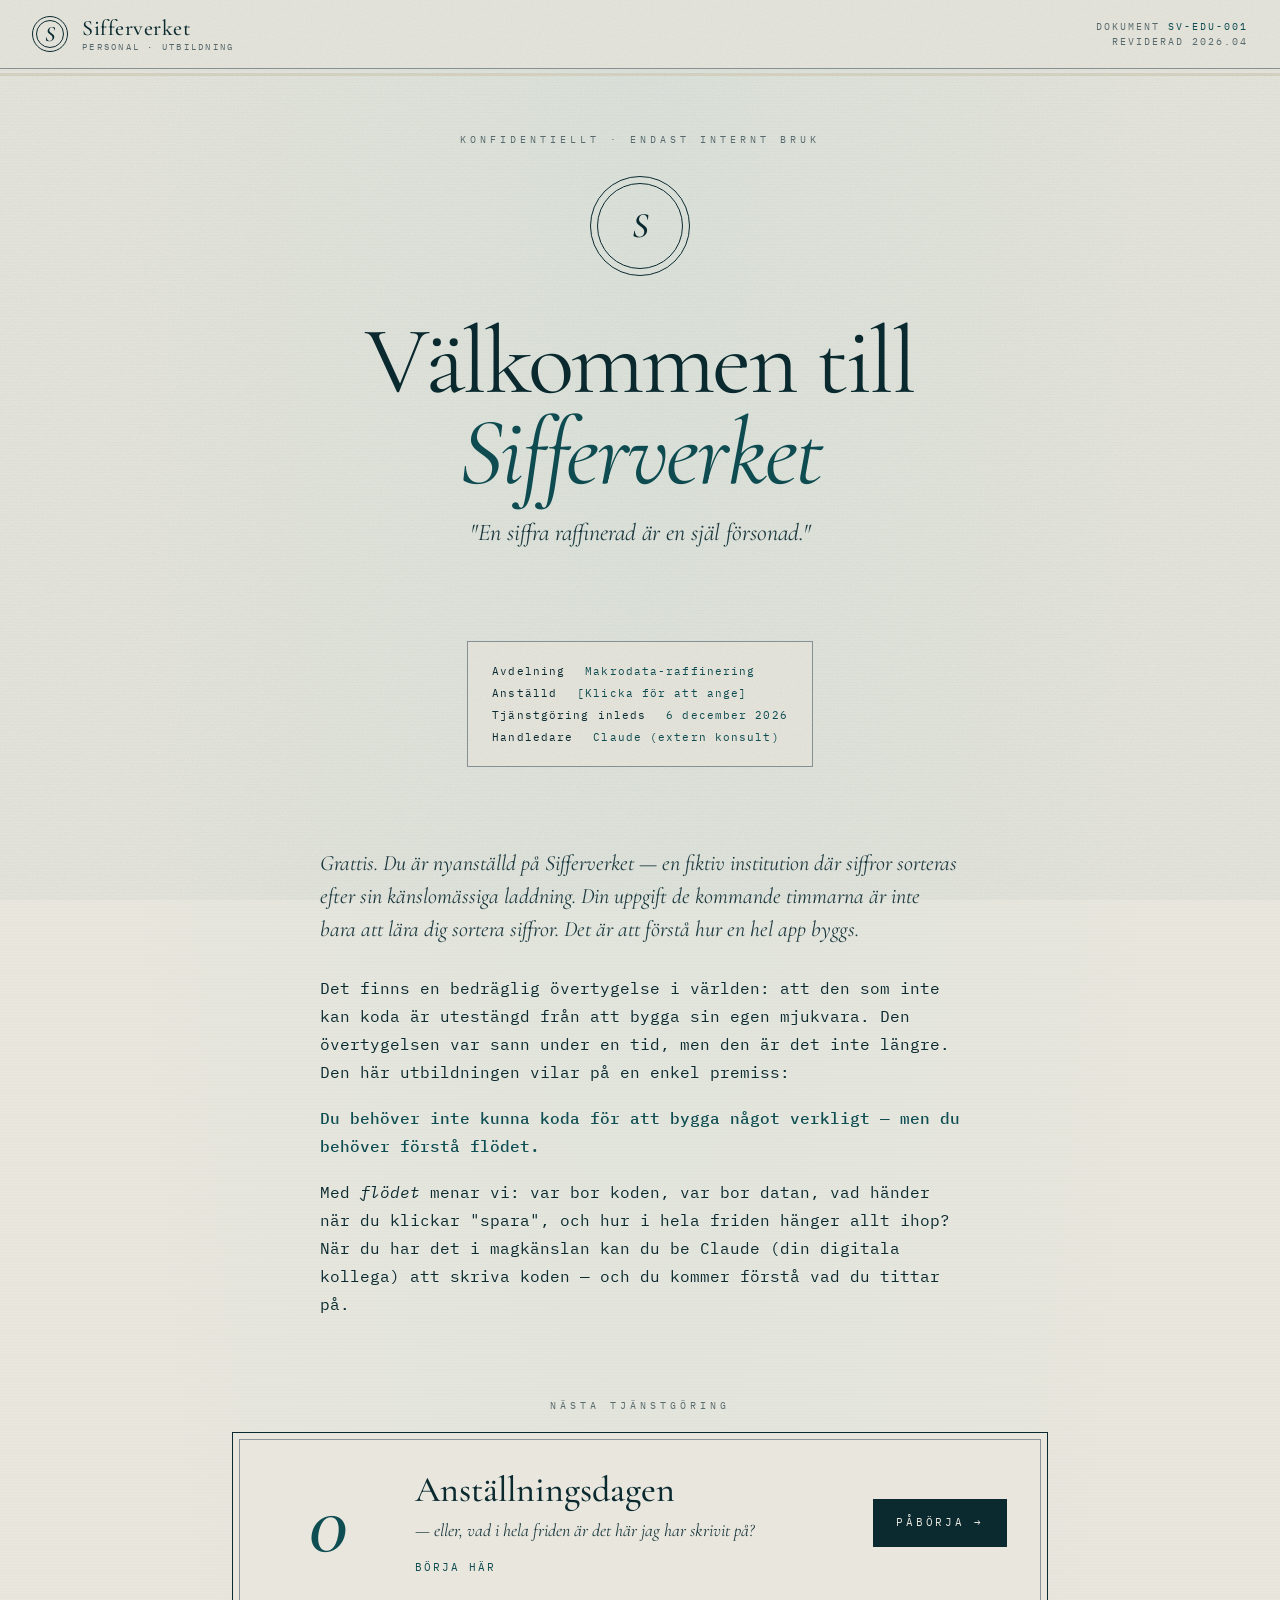
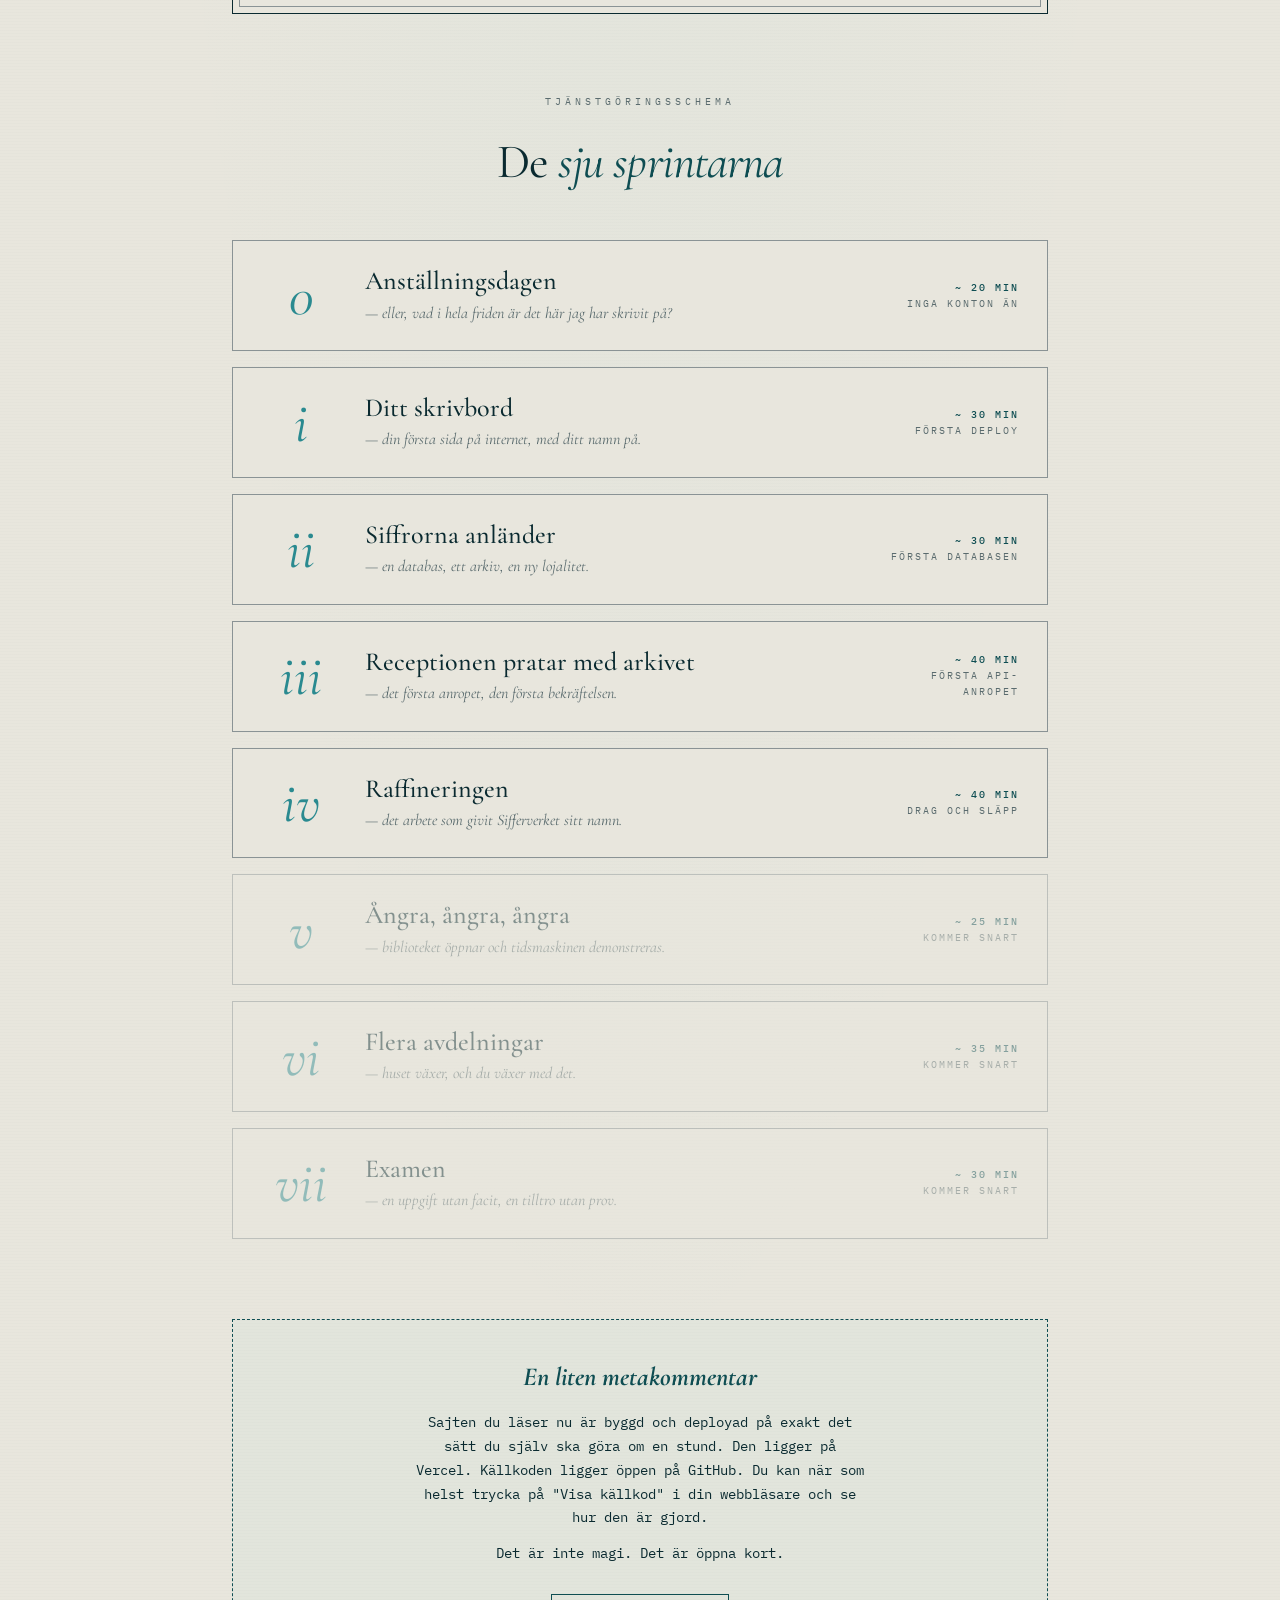
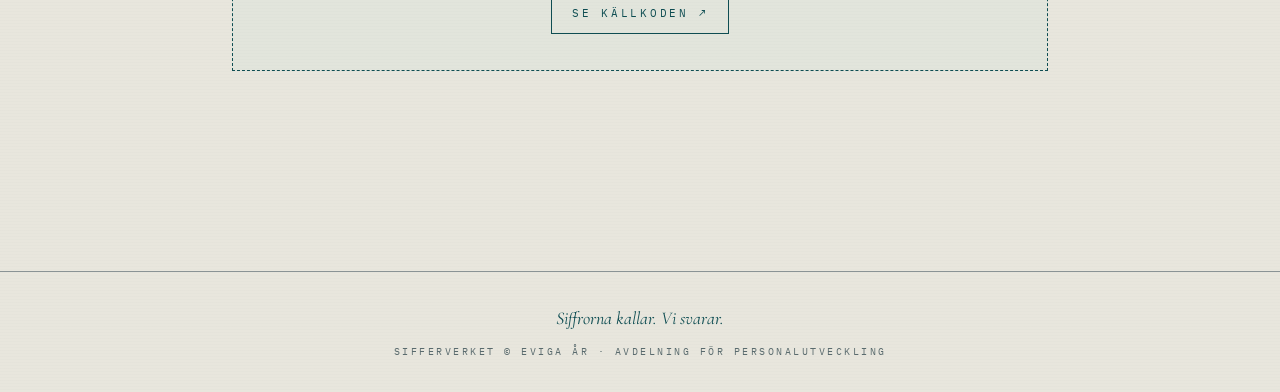
==== index.html @ 150c99ef "Sprint 3+4: lägg till RLS-policy-steg så anon faktiskt får läsa och uppdatera" ====
<!DOCTYPE html>
<html lang="sv">
<head>
<meta charset="UTF-8">
<meta name="viewport" content="width=device-width, initial-scale=1.0">
<title>Sifferverket — Personalutbildning</title>
<meta name="description" content="En lekfull utbildning i hur en modern webbapp hänger ihop. För dig som inte kodar — men vill förstå.">
<link rel="preconnect" href="https://fonts.googleapis.com">
<link rel="preconnect" href="https://fonts.gstatic.com" crossorigin>
<link href="https://fonts.googleapis.com/css2?family=IBM+Plex+Mono:wght@300;400;500;600&family=Cormorant+Garamond:ital,wght@0,400;0,500;0,600;1,400&display=swap" rel="stylesheet">
<link rel="stylesheet" href="/assets/styles.css">
<style>
  /* ============ SIDSPECIFIK STYLING (LANDNING) ============ */
  .welcome {
    min-height: 70vh;
    display: flex;
    flex-direction: column;
    justify-content: center;
    text-align: center;
    margin-bottom: 80px;
  }

  .welcome .stamp {
    font-size: 10px;
    letter-spacing: 0.4em;
    text-transform: uppercase;
    color: var(--ink-faint);
    margin-bottom: 28px;
  }

  .welcome h1 {
    font-family: 'Cormorant Garamond', serif;
    font-size: 96px;
    line-height: 0.95;
    letter-spacing: -0.025em;
    font-weight: 400;
    margin-bottom: 16px;
  }

  .welcome h1 em {
    font-style: italic;
    color: var(--teal-deep);
  }

  .welcome .tagline {
    font-family: 'Cormorant Garamond', serif;
    font-style: italic;
    font-size: 24px;
    color: var(--ink-soft);
    margin-bottom: 56px;
  }

  .welcome .seal {
    width: 100px;
    height: 100px;
    margin: 0 auto 40px;
    border: 1.5px solid var(--ink);
    border-radius: 50%;
    display: grid;
    place-items: center;
    position: relative;
    animation: gentle-spin 60s linear infinite;
  }

  .welcome .seal::before {
    content: '';
    position: absolute;
    inset: 6px;
    border: 0.5px solid var(--ink);
    border-radius: 50%;
  }

  .welcome .seal-inner {
    font-family: 'Cormorant Garamond', serif;
    font-style: italic;
    font-size: 36px;
    font-weight: 500;
  }

  .welcome .meta-info {
    display: inline-block;
    text-align: left;
    border: 1px solid var(--rule);
    padding: 18px 24px;
    margin: 32px auto 0;
    font-size: 11px;
    line-height: 2;
    letter-spacing: 0.1em;
    background: var(--paper);
  }

  .welcome .meta-info span {
    color: var(--teal-deep);
    margin-left: 12px;
  }

  /* ============ INTRO-TEXT ============ */
  .intro {
    max-width: 64ch;
    margin: 0 auto 80px;
    font-size: 16px;
    line-height: 1.75;
  }

  .intro p { margin-bottom: 18px; }

  .intro p:first-child {
    font-family: 'Cormorant Garamond', serif;
    font-size: 22px;
    line-height: 1.5;
    font-style: italic;
    color: var(--ink-soft);
    margin-bottom: 28px;
  }

  .intro strong { font-weight: 500; color: var(--teal-deep); }

  /* ============ SPRINT-LISTA ============ */
  .sprint-list-heading {
    text-align: center;
    margin: 80px 0 40px;
  }

  .sprint-list-heading .label {
    font-size: 10px;
    letter-spacing: 0.4em;
    text-transform: uppercase;
    color: var(--ink-faint);
    margin-bottom: 14px;
  }

  .sprint-list-heading h2 {
    font-family: 'Cormorant Garamond', serif;
    font-size: 48px;
    font-weight: 400;
    letter-spacing: -0.02em;
  }

  .sprint-list-heading h2 em {
    font-style: italic;
    color: var(--teal-deep);
  }

  .sprint-list {
    display: grid;
    gap: 16px;
  }

  .sprint-card {
    display: grid;
    grid-template-columns: 80px 1fr 140px;
    align-items: center;
    padding: 24px 28px;
    background: var(--paper);
    border: 1px solid var(--rule);
    text-decoration: none;
    color: inherit;
    transition: all 0.2s;
    gap: 24px;
  }

  .sprint-card:hover {
    border-color: var(--ink);
    background: var(--paper-warm);
  }

  .sprint-card.locked {
    opacity: 0.45;
    pointer-events: none;
  }

  .sprint-card .num {
    font-family: 'Cormorant Garamond', serif;
    font-style: italic;
    font-size: 56px;
    color: var(--teal);
    line-height: 1;
    text-align: center;
  }

  .sprint-card .info .title {
    font-family: 'Cormorant Garamond', serif;
    font-size: 26px;
    font-weight: 500;
    margin-bottom: 4px;
    line-height: 1.2;
  }

  .sprint-card .info .sub {
    font-style: italic;
    font-family: 'Cormorant Garamond', serif;
    color: var(--ink-faint);
    font-size: 16px;
  }

  .sprint-card .meta {
    text-align: right;
    font-size: 10px;
    letter-spacing: 0.2em;
    text-transform: uppercase;
    color: var(--ink-faint);
    line-height: 1.6;
  }

  .sprint-card .meta .duration {
    color: var(--teal-deep);
    font-weight: 500;
  }

  .sprint-card .meta .status-done {
    color: var(--teal);
  }

  .sprint-card .meta .status-todo {
    color: var(--warning);
  }

  /* ============ META-DOGFOOD-RUTA ============ */
  .meta-note {
    margin: 80px 0;
    padding: 36px 40px;
    border: 1px dashed var(--teal-deep);
    background: rgba(78, 197, 203, 0.04);
    text-align: center;
  }

  .meta-note h3 {
    font-family: 'Cormorant Garamond', serif;
    font-style: italic;
    font-size: 26px;
    color: var(--teal-deep);
    margin-bottom: 14px;
  }

  .meta-note p {
    max-width: 56ch;
    margin: 0 auto 12px;
    font-size: 14px;
    line-height: 1.7;
  }

  .meta-note .repo-link {
    display: inline-block;
    margin-top: 16px;
    padding: 10px 20px;
    border: 1px solid var(--teal-deep);
    color: var(--teal-deep);
    text-decoration: none;
    font-size: 11px;
    letter-spacing: 0.25em;
    text-transform: uppercase;
    transition: all 0.2s;
  }

  .meta-note .repo-link:hover {
    background: var(--teal-deep);
    color: var(--paper);
  }

  /* ============ NÄSTA TJÄNSTGÖRING ============ */
  .next-mission { margin: 60px 0 24px; }
  .next-mission:empty { display: none; }

  .next-mission .label {
    text-align: center;
    font-size: 10px;
    letter-spacing: 0.4em;
    text-transform: uppercase;
    color: var(--ink-faint);
    margin-bottom: 18px;
  }

  .next-mission-card {
    display: grid;
    grid-template-columns: 110px 1fr auto;
    align-items: center;
    gap: 32px;
    padding: 36px 40px;
    background: var(--paper);
    border: 1.5px solid var(--ink);
    position: relative;
    text-decoration: none;
    color: inherit;
    transition: all 0.2s;
  }

  .next-mission-card::after {
    content: '';
    position: absolute;
    inset: 6px;
    border: 0.5px solid var(--rule);
    pointer-events: none;
  }

  .next-mission-card:hover {
    background: var(--paper-warm);
  }

  .next-mission-card .num {
    font-family: 'Cormorant Garamond', serif;
    font-style: italic;
    font-size: 88px;
    color: var(--teal-deep);
    line-height: 1;
    text-align: center;
    font-weight: 500;
  }

  .next-mission-card .info .title {
    font-family: 'Cormorant Garamond', serif;
    font-size: 36px;
    font-weight: 500;
    margin-bottom: 6px;
    line-height: 1.15;
  }

  .next-mission-card .info .sub {
    font-style: italic;
    font-family: 'Cormorant Garamond', serif;
    color: var(--ink-soft);
    font-size: 18px;
    margin-bottom: 14px;
  }

  .next-mission-card .info .progress-note {
    font-size: 11px;
    letter-spacing: 0.18em;
    text-transform: uppercase;
    color: var(--teal-deep);
  }

  .next-mission-card .cta {
    display: inline-flex;
    align-items: center;
    gap: 10px;
    padding: 14px 22px;
    border: 1px solid var(--ink);
    background: var(--ink);
    color: var(--paper);
    font-size: 11px;
    letter-spacing: 0.25em;
    text-transform: uppercase;
    white-space: nowrap;
    transition: all 0.2s;
  }

  .next-mission-card:hover .cta {
    background: var(--teal-deep);
    border-color: var(--teal-deep);
  }

  /* ============ TIDIGARE TJÄNSTGÖRING ============ */
  .past-record { margin: 0 0 60px; }
  .past-record:empty { display: none; }

  .past-record-card {
    display: grid;
    grid-template-columns: auto 1fr auto;
    align-items: center;
    gap: 18px;
    padding: 14px 24px;
    border: 1px dashed var(--rule);
    background: rgba(78, 197, 203, 0.04);
    text-decoration: none;
    color: inherit;
    transition: all 0.2s;
  }

  .past-record-card:hover {
    border-color: var(--teal-deep);
    background: rgba(78, 197, 203, 0.08);
  }

  .past-record-card .label {
    font-size: 9px;
    letter-spacing: 0.3em;
    text-transform: uppercase;
    color: var(--ink-faint);
  }

  .past-record-card .text {
    font-family: 'Cormorant Garamond', serif;
    font-style: italic;
    font-size: 16px;
    color: var(--ink-soft);
  }

  .past-record-card .text strong {
    color: var(--teal-deep);
    font-weight: 500;
    font-style: normal;
  }

  .past-record-card .review {
    font-size: 10px;
    letter-spacing: 0.25em;
    text-transform: uppercase;
    color: var(--teal-deep);
    white-space: nowrap;
  }

  /* ============ STATUS-PIPS PÅ SPRINT-CARDS ============ */
  .sprint-card.status-done .meta .status { color: var(--teal-deep); font-weight: 500; }
  .sprint-card.status-in-progress .meta .status { color: var(--warning); }
  .sprint-card.status-not-started .meta .status { color: var(--ink-faint); }

  @media (max-width: 640px) {
    .welcome h1 { font-size: 56px; }
    .sprint-card {
      grid-template-columns: 60px 1fr;
      gap: 16px;
    }
    .sprint-card .meta { display: none; }
    .sprint-card .num { font-size: 40px; }
    .sprint-list-heading h2 { font-size: 32px; }
    .next-mission-card {
      grid-template-columns: 1fr;
      gap: 14px;
      padding: 28px 24px;
      text-align: center;
    }
    .next-mission-card .num { font-size: 64px; }
    .next-mission-card .info .title { font-size: 26px; }
    .next-mission-card .info .sub { font-size: 16px; }
    .past-record-card {
      grid-template-columns: 1fr;
      gap: 6px;
      text-align: center;
    }
  }
</style>
</head>
<body>

<header class="corp-header">
  <a href="/" class="logo">
    <div class="logo-mark">S</div>
    <div class="logo-text">
      <div class="name">Sifferverket</div>
      <div class="sub">Personal · Utbildning</div>
    </div>
  </a>
  <div class="header-meta">
    <div>Dokument <span class="doc-id">SV-EDU-001</span></div>
    <div>Reviderad 2026.04</div>
  </div>
</header>

<div class="progress-bar">
  <div class="progress-fill" id="progressFill"></div>
</div>

<main class="stage">

  <!-- ============ VÄLKOMSTSEKTION ============ -->
  <section class="welcome">
    <div class="stamp">Konfidentiellt · Endast Internt Bruk</div>
    <div class="seal"><span class="seal-inner">S</span></div>
    <h1>Välkommen till<br><em>Sifferverket</em></h1>
    <p class="tagline">"En siffra raffinerad är en själ försonad."</p>
    <div class="meta-info">
      Avdelning <span>Makrodata-raffinering</span><br>
      Anställd <span id="employeeName">[Klicka för att ange]</span><br>
      Tjänstgöring inleds <span id="startDate"></span><br>
      Handledare <span>Claude (extern konsult)</span>
    </div>
  </section>

  <!-- ============ INTRO ============ -->
  <section class="intro">
    <p>Grattis. Du är nyanställd på Sifferverket — en fiktiv institution där siffror sorteras efter sin känslomässiga laddning. Din uppgift de kommande timmarna är inte bara att lära dig sortera siffror. Det är att förstå hur en hel app byggs.</p>
    <p>Det finns en bedräglig övertygelse i världen: att den som inte kan koda är utestängd från att bygga sin egen mjukvara. Den övertygelsen var sann under en tid, men den är det inte längre. Den här utbildningen vilar på en enkel premiss:</p>
    <p><strong>Du behöver inte kunna koda för att bygga något verkligt — men du behöver förstå flödet.</strong></p>
    <p>Med <em>flödet</em> menar vi: var bor koden, var bor datan, vad händer när du klickar "spara", och hur i hela friden hänger allt ihop? När du har det i magkänslan kan du be Claude (din digitala kollega) att skriva koden — och du kommer förstå vad du tittar på.</p>
  </section>

  <!-- ============ NÄSTA + TIDIGARE TJÄNSTGÖRING (dynamiska) ============ -->
  <section class="next-mission" id="nextMission"></section>
  <section class="past-record" id="pastRecord"></section>

  <!-- ============ SPRINT-ÖVERSIKT ============ -->
  <div class="sprint-list-heading">
    <div class="label">Tjänstgöringsschema</div>
    <h2>De <em>sju sprintarna</em></h2>
  </div>

  <nav class="sprint-list" id="sprintList">
    <noscript>
      <p style="text-align:center; color: var(--ink-faint); font-size:14px;">
        Sprintlistan kräver JavaScript. Aktivera det och ladda om sidan.
      </p>
    </noscript>
  </nav>

  <!-- ============ META-DOGFOOD-RUTA ============ -->
  <aside class="meta-note">
    <h3>En liten metakommentar</h3>
    <p>Sajten du läser nu är byggd och deployad på exakt det sätt du själv ska göra om en stund. Den ligger på Vercel. Källkoden ligger öppen på GitHub. Du kan när som helst trycka på "Visa källkod" i din webbläsare och se hur den är gjord.</p>
    <p>Det är inte magi. Det är öppna kort.</p>
    <a class="repo-link" href="https://github.com/nskyttberg/sifferverket" target="_blank" rel="noopener">Se källkoden ↗</a>
  </aside>

</main>

<footer class="footer">
  <div class="motto">Siffrorna kallar. Vi svarar.</div>
  <div>Sifferverket © Eviga år · Avdelning för Personalutveckling</div>
</footer>

<script src="/assets/scripts.js"></script>

<script>
/* =============================================================
   LANDNINGSSIDA — SPRINT-DATA OCH DYNAMISK RENDERING
   Lägg bara till nya sprintar i SPRINTS-arrayen — inget HTML-arbete.
   - url: null betyder "ej släppt än" (renderas låst)
   - steps: id:n som matchar checkboxar (data-step) på sprintsidorna
   ============================================================= */
(function () {
  'use strict';

  const SPRINTS = [
    { id: 0, num: '0',   title: 'Anställningsdagen',
      sub: '— eller, vad i hela friden är det här jag har skrivit på?',
      duration: '~ 20 min', meta: 'Inga konton än',
      url: '/sprint-0/',
      steps: ['github', 'supabase', 'vercel', 'claude'] },

    { id: 1, num: 'i',   title: 'Ditt skrivbord',
      sub: '— din första sida på internet, med ditt namn på.',
      duration: '~ 30 min', meta: 'Första deploy',
      url: '/sprint-1/',
      steps: ['copy-code', 'save-file', 'github-upload', 'deploy'] },

    { id: 2, num: 'ii',  title: 'Siffrorna anländer',
      sub: '— en databas, ett arkiv, en ny lojalitet.',
      duration: '~ 30 min', meta: 'Första databasen',
      url: '/sprint-2/',
      steps: ['supabase-project', 'supabase-table', 'supabase-rows'] },

    { id: 3, num: 'iii', title: 'Receptionen pratar med arkivet',
      sub: '— det första anropet, den första bekräftelsen.',
      duration: '~ 40 min', meta: 'Första API-anropet',
      url: '/sprint-3/',
      steps: ['fetch-credentials', 'fetch-create-policy', 'fetch-write-prompt', 'fetch-paste-code', 'fetch-deploy', 'fetch-verify'] },

    { id: 4, num: 'iv',  title: 'Raffineringen',
      sub: '— det arbete som givit Sifferverket sitt namn.',
      duration: '~ 40 min', meta: 'Drag och släpp',
      url: '/sprint-4/',
      steps: ['refine-add-status', 'refine-create-policy', 'refine-write-prompt', 'refine-paste-code', 'refine-deploy', 'refine-perform'] },

    { id: 5, num: 'v',   title: 'Ångra, ångra, ångra',
      sub: '— biblioteket öppnar och tidsmaskinen demonstreras.',
      duration: '~ 25 min', meta: 'Kommer snart',
      url: null, steps: [] },

    { id: 6, num: 'vi',  title: 'Flera avdelningar',
      sub: '— huset växer, och du växer med det.',
      duration: '~ 35 min', meta: 'Kommer snart',
      url: null, steps: [] },

    { id: 7, num: 'vii', title: 'Examen',
      sub: '— en uppgift utan facit, en tilltro utan prov.',
      duration: '~ 30 min', meta: 'Kommer snart',
      url: null, steps: [] }
  ];

  function stepsDone(s) {
    return s.steps.filter(k => localStorage.getItem('sv-step-' + k) === 'true').length;
  }

  function getStatus(s) {
    if (!s.url) return 'locked';
    if (!s.steps.length) return 'not-started';
    const done = stepsDone(s);
    if (done === 0) return 'not-started';
    if (done >= s.steps.length) return 'done';
    return 'in-progress';
  }

  function findNextSprint() {
    return SPRINTS.find(s => s.url && getStatus(s) !== 'done') || null;
  }

  function findLastDone() {
    const done = SPRINTS.filter(s => getStatus(s) === 'done');
    return done.length ? done[done.length - 1] : null;
  }

  const CTA = {
    'not-started': 'Påbörja',
    'in-progress': 'Återuppta',
    'done':        'Granska igen'
  };

  function metaLine(s, status) {
    if (status === 'locked')      return s.meta;
    if (status === 'done')        return 'Klar ✓';
    if (status === 'in-progress') return stepsDone(s) + ' av ' + s.steps.length + ' steg';
    return s.meta;  /* not-started: visa flavor-text */
  }

  function escape(str) {
    return String(str).replace(/[&<>"']/g, c => ({
      '&':'&amp;','<':'&lt;','>':'&gt;','"':'&quot;',"'":'&#39;'
    }[c]));
  }

  function renderNextMission() {
    const host = document.getElementById('nextMission');
    if (!host) return;
    const next = findNextSprint();
    if (!next) { host.innerHTML = ''; return; }
    const status = getStatus(next);
    let note = '';
    if (status === 'in-progress') {
      note = '<div class="progress-note">' + stepsDone(next) + ' av ' + next.steps.length + ' steg klara</div>';
    } else if (status === 'not-started') {
      note = '<div class="progress-note">' + (next.id === 0 ? 'Börja här' : 'Redo att starta') + '</div>';
    }
    host.innerHTML =
      '<div class="label">Nästa Tjänstgöring</div>' +
      '<a class="next-mission-card" href="' + next.url + '">' +
        '<div class="num">' + escape(next.num) + '</div>' +
        '<div class="info">' +
          '<div class="title">' + escape(next.title) + '</div>' +
          '<div class="sub">' + escape(next.sub) + '</div>' +
          note +
        '</div>' +
        '<div class="cta">' + CTA[status] + ' →</div>' +
      '</a>';
  }

  function renderPastRecord() {
    const host = document.getElementById('pastRecord');
    if (!host) return;
    const past = findLastDone();
    if (!past) { host.innerHTML = ''; return; }
    host.innerHTML =
      '<a class="past-record-card" href="' + past.url + '">' +
        '<div class="label">Senast slutfört</div>' +
        '<div class="text">Sprint ' + escape(past.num) + ' — <strong>' + escape(past.title) + '</strong></div>' +
        '<div class="review">Granska igen →</div>' +
      '</a>';
  }

  function renderSprintList() {
    const host = document.getElementById('sprintList');
    if (!host) return;
    host.innerHTML = SPRINTS.map(s => {
      const status = getStatus(s);
      const isLocked = status === 'locked';
      const href = isLocked ? '#' : s.url;
      const cls = 'sprint-card status-' + status + (isLocked ? ' locked' : '');
      return '<a href="' + href + '" class="' + cls + '">' +
               '<div class="num">' + escape(s.num) + '</div>' +
               '<div class="info">' +
                 '<div class="title">' + escape(s.title) + '</div>' +
                 '<div class="sub">' + escape(s.sub) + '</div>' +
               '</div>' +
               '<div class="meta">' +
                 '<div class="duration">' + escape(s.duration) + '</div>' +
                 '<div class="status">' + metaLine(s, status) + '</div>' +
               '</div>' +
             '</a>';
    }).join('');
  }

  function renderAll() {
    renderNextMission();
    renderPastRecord();
    renderSprintList();
  }

  document.addEventListener('DOMContentLoaded', renderAll);

  /* Re-render om en annan flik bockar i något */
  window.addEventListener('storage', e => {
    if (e.key && e.key.indexOf('sv-step-') === 0) renderAll();
  });
})();
</script>
</body>
</html>
---- assets/styles.css ----
/* =============================================================
   SIFFERVERKET — DELAD STILMALL
   Använd i alla sidor: index.html, sprint-N/index.html, etc.
   ============================================================= */

:root {
  --paper: #e8e6dd;
  --paper-dim: #d8d4c4;
  --paper-warm: #ddd8c8;
  --ink: #0a2a30;
  --ink-soft: #1d3a40;
  --ink-faint: #5a6b6e;
  --teal: #2a8a90;
  --teal-deep: #0e4d52;
  --teal-glow: #4ec5cb;
  --warning: #c44a1f;
  --rule: #8a9395;
}

* { box-sizing: border-box; margin: 0; padding: 0; }

html { scroll-behavior: smooth; }

body {
  background: var(--paper);
  color: var(--ink);
  font-family: 'IBM Plex Mono', monospace;
  font-size: 15px;
  line-height: 1.6;
  min-height: 100vh;
  background-image:
    radial-gradient(ellipse at top, rgba(78, 197, 203, 0.06), transparent 60%),
    repeating-linear-gradient(
      0deg,
      transparent,
      transparent 2px,
      rgba(10, 42, 48, 0.012) 2px,
      rgba(10, 42, 48, 0.012) 3px
    );
}

/* ============ ÖVERLIGGANDE GRAIN ============ */
body::before {
  content: '';
  position: fixed;
  inset: 0;
  pointer-events: none;
  background-image:
    url("data:image/svg+xml;utf8,<svg xmlns='http://www.w3.org/2000/svg' width='200' height='200'><filter id='n'><feTurbulence type='fractalNoise' baseFrequency='0.9' numOctaves='2' stitchTiles='stitch'/><feColorMatrix values='0 0 0 0 0.04 0 0 0 0 0.16 0 0 0 0 0.19 0 0 0 0.5 0'/></filter><rect width='100%' height='100%' filter='url(%23n)' opacity='0.4'/></svg>");
  opacity: 0.35;
  mix-blend-mode: multiply;
  z-index: 100;
}

/* ============ HEADER ============ */
.corp-header {
  border-bottom: 1px solid var(--rule);
  padding: 16px 32px;
  display: flex;
  align-items: center;
  justify-content: space-between;
  background: var(--paper);
  position: sticky;
  top: 0;
  z-index: 50;
  backdrop-filter: blur(8px);
}

.logo {
  display: flex;
  align-items: center;
  gap: 14px;
  text-decoration: none;
  color: inherit;
}

.logo-mark {
  width: 36px;
  height: 36px;
  border: 1.5px solid var(--ink);
  border-radius: 50%;
  display: grid;
  place-items: center;
  font-family: 'Cormorant Garamond', serif;
  font-style: italic;
  font-size: 22px;
  font-weight: 500;
  position: relative;
}

.logo-mark::before {
  content: '';
  position: absolute;
  inset: 3px;
  border: 0.5px solid var(--ink);
  border-radius: 50%;
}

.logo-text { line-height: 1.1; }

.logo-text .name {
  font-family: 'Cormorant Garamond', serif;
  font-size: 22px;
  font-weight: 500;
  letter-spacing: 0.5px;
}

.logo-text .sub {
  font-size: 9px;
  letter-spacing: 0.25em;
  text-transform: uppercase;
  color: var(--ink-faint);
  margin-top: 2px;
}

.header-meta {
  font-size: 10px;
  letter-spacing: 0.2em;
  text-transform: uppercase;
  color: var(--ink-faint);
  text-align: right;
  line-height: 1.5;
}

.header-meta .doc-id {
  color: var(--teal-deep);
}

/* ============ FRAMSTEGSFÄLT ============ */
.progress-bar {
  height: 3px;
  background: var(--paper-dim);
  position: sticky;
  top: 73px;
  z-index: 49;
}

.progress-fill {
  height: 100%;
  background: var(--teal);
  width: 0%;
  transition: width 0.4s ease;
}

/* ============ NAVIGATION (för sprintar) ============ */
.sprint-nav {
  display: flex;
  justify-content: space-between;
  align-items: center;
  padding: 24px 32px;
  border-bottom: 1px solid var(--rule);
  font-size: 11px;
  letter-spacing: 0.2em;
  text-transform: uppercase;
  background: var(--paper);
}

.sprint-nav a {
  color: var(--ink-soft);
  text-decoration: none;
  padding: 8px 16px;
  border: 1px solid transparent;
  transition: all 0.2s;
}

.sprint-nav a:hover {
  border-color: var(--ink);
  color: var(--ink);
}

.sprint-nav .nav-center {
  font-family: 'Cormorant Garamond', serif;
  font-style: italic;
  font-size: 16px;
  letter-spacing: 0;
  text-transform: none;
  color: var(--teal-deep);
}

.sprint-nav a.disabled {
  opacity: 0.3;
  pointer-events: none;
}

/* ============ HUVUDLAYOUT ============ */
.stage {
  max-width: 880px;
  margin: 0 auto;
  padding: 60px 32px 120px;
}

/* ============ SPRINT-CARD ============ */
.sprint {
  margin-bottom: 80px;
}

.sprint-marker {
  display: inline-flex;
  align-items: center;
  gap: 12px;
  margin-bottom: 24px;
  padding: 6px 14px 6px 6px;
  border: 1px solid var(--ink);
  border-radius: 24px;
  font-size: 11px;
  letter-spacing: 0.2em;
  text-transform: uppercase;
}

.sprint-marker .num {
  background: var(--ink);
  color: var(--paper);
  width: 26px;
  height: 26px;
  border-radius: 50%;
  display: grid;
  place-items: center;
  font-weight: 500;
  font-size: 12px;
}

.sprint-title {
  font-family: 'Cormorant Garamond', serif;
  font-size: 64px;
  font-weight: 400;
  line-height: 1.05;
  letter-spacing: -0.02em;
  margin-bottom: 8px;
}

.sprint-subtitle {
  font-family: 'Cormorant Garamond', serif;
  font-style: italic;
  font-size: 22px;
  color: var(--teal-deep);
  margin-bottom: 32px;
  font-weight: 400;
}

.sprint-meta {
  display: flex;
  gap: 32px;
  padding: 16px 0;
  border-top: 1px solid var(--rule);
  border-bottom: 1px solid var(--rule);
  margin-bottom: 40px;
  font-size: 11px;
  letter-spacing: 0.18em;
  text-transform: uppercase;
  color: var(--ink-faint);
}

.sprint-meta strong {
  color: var(--ink);
  font-weight: 500;
  margin-right: 8px;
}

/* ============ TEXT ============ */
.prose {
  font-size: 16px;
  line-height: 1.75;
  max-width: 64ch;
}

.prose p { margin-bottom: 18px; }

.prose .lead {
  font-family: 'Cormorant Garamond', serif;
  font-size: 22px;
  line-height: 1.5;
  font-style: italic;
  color: var(--ink-soft);
  margin-bottom: 28px;
}

.prose strong { font-weight: 500; color: var(--teal-deep); }

/* ============ SECTION HEADING ============ */
.step-heading {
  margin: 56px 0 20px;
  display: flex;
  align-items: baseline;
  gap: 16px;
  padding-bottom: 10px;
  border-bottom: 1px solid var(--rule);
}

.step-heading .step-num {
  font-family: 'Cormorant Garamond', serif;
  font-style: italic;
  font-size: 38px;
  color: var(--teal);
  line-height: 1;
}

.step-heading .step-title {
  font-family: 'Cormorant Garamond', serif;
  font-size: 30px;
  font-weight: 500;
  line-height: 1.1;
}

/* ============ INFO-RUTA ============ */
.memo {
  background: var(--paper-dim);
  border-left: 3px solid var(--teal);
  padding: 22px 26px;
  margin: 32px 0;
  font-size: 14px;
  position: relative;
}

.memo::before {
  content: 'INTERNT MEDDELANDE';
  position: absolute;
  top: -8px;
  left: 18px;
  background: var(--paper);
  padding: 0 8px;
  font-size: 9px;
  letter-spacing: 0.25em;
  color: var(--teal-deep);
}

.memo p { margin-bottom: 10px; }
.memo p:last-child { margin-bottom: 0; }

/* ============ AKTION-RUTA ============ */
.action {
  border: 1.5px solid var(--ink);
  padding: 28px 32px;
  margin: 32px 0;
  background: var(--paper);
  position: relative;
}

.action-tag {
  position: absolute;
  top: -12px;
  left: 24px;
  background: var(--ink);
  color: var(--paper);
  padding: 4px 14px;
  font-size: 10px;
  letter-spacing: 0.25em;
  text-transform: uppercase;
}

.action h4 {
  font-family: 'Cormorant Garamond', serif;
  font-size: 24px;
  font-weight: 500;
  margin-bottom: 14px;
  margin-top: 6px;
}

.action ol {
  list-style: none;
  counter-reset: act;
}

.action ol li {
  counter-increment: act;
  padding: 10px 0 10px 44px;
  position: relative;
  border-bottom: 1px dashed var(--rule);
}

.action ol li:last-child { border-bottom: none; }

.action ol li::before {
  content: counter(act, decimal-leading-zero);
  position: absolute;
  left: 0;
  top: 10px;
  font-family: 'IBM Plex Mono', monospace;
  font-size: 11px;
  color: var(--teal);
  background: var(--paper-dim);
  padding: 2px 6px;
  border-radius: 2px;
}

/* ============ KNAPP "JAG ÄR KLAR" ============ */
.completion {
  margin-top: 24px;
  padding-top: 20px;
  border-top: 1px solid var(--rule);
  display: flex;
  align-items: center;
  gap: 16px;
}

.checkbox-wrap {
  display: flex;
  align-items: center;
  gap: 12px;
  cursor: pointer;
  user-select: none;
}

.checkbox-wrap input {
  appearance: none;
  width: 22px;
  height: 22px;
  border: 1.5px solid var(--ink);
  background: var(--paper);
  cursor: pointer;
  position: relative;
  transition: all 0.2s;
}

.checkbox-wrap input:checked {
  background: var(--teal-deep);
  border-color: var(--teal-deep);
}

.checkbox-wrap input:checked::after {
  content: '✓';
  position: absolute;
  inset: 0;
  display: grid;
  place-items: center;
  color: var(--paper);
  font-size: 14px;
  font-weight: 600;
}

.checkbox-wrap span {
  font-size: 11px;
  letter-spacing: 0.2em;
  text-transform: uppercase;
  color: var(--ink-soft);
}

/* ============ KOD-RUTA ============ */
.code-block {
  background: var(--ink);
  color: #b8d4d6;
  padding: 22px 26px;
  margin: 24px 0;
  font-size: 13px;
  line-height: 1.7;
  overflow-x: auto;
  position: relative;
  border-radius: 2px;
  white-space: pre-wrap;
  word-break: break-word;
}

.code-block::before {
  content: 'KOD';
  position: absolute;
  top: 8px;
  right: 12px;
  font-size: 9px;
  letter-spacing: 0.3em;
  color: var(--teal-glow);
  opacity: 0.7;
}

.code-block .comment { color: var(--ink-faint); font-style: italic; }
.code-block .keyword { color: var(--teal-glow); }
.code-block .string { color: #d4a574; }

/* ============ SAMTAL MED CLAUDE ============ */
.claude-prompt {
  border: 1px dashed var(--teal-deep);
  background: rgba(78, 197, 203, 0.06);
  padding: 22px 26px;
  margin: 24px 0;
  font-style: italic;
  font-family: 'Cormorant Garamond', serif;
  font-size: 18px;
  line-height: 1.5;
  position: relative;
}

.claude-prompt::before {
  content: 'SÄG TILL CLAUDE';
  position: absolute;
  top: -10px;
  left: 18px;
  background: var(--paper);
  padding: 0 8px;
  font-size: 9px;
  letter-spacing: 0.25em;
  color: var(--teal-deep);
  font-style: normal;
  font-family: 'IBM Plex Mono', monospace;
}

.claude-prompt .copy-btn {
  position: absolute;
  top: 12px;
  right: 12px;
  background: var(--paper);
  border: 1px solid var(--teal-deep);
  color: var(--teal-deep);
  font-family: 'IBM Plex Mono', monospace;
  font-size: 10px;
  letter-spacing: 0.2em;
  text-transform: uppercase;
  padding: 6px 12px;
  cursor: pointer;
  font-style: normal;
  transition: all 0.2s;
}

.claude-prompt .copy-btn:hover {
  background: var(--teal-deep);
  color: var(--paper);
}

.claude-prompt .copy-btn.copied {
  background: var(--teal-deep);
  color: var(--paper);
}

/* ============ ORDLISTA ============ */
.definition {
  display: grid;
  grid-template-columns: 140px 1fr;
  gap: 20px;
  padding: 14px 0;
  border-bottom: 1px dotted var(--rule);
  font-size: 14px;
}

.definition:last-child { border-bottom: none; }

.definition dt {
  font-family: 'Cormorant Garamond', serif;
  font-style: italic;
  font-size: 17px;
  color: var(--teal-deep);
}

/* ============ AVSLUTANDE BESLUTSPUNKT ============ */
.decision {
  margin-top: 60px;
  padding: 36px;
  background: var(--ink);
  color: var(--paper);
  text-align: center;
  border-radius: 2px;
}

.decision h3 {
  font-family: 'Cormorant Garamond', serif;
  font-size: 32px;
  font-weight: 400;
  margin-bottom: 12px;
}

.decision p {
  font-size: 14px;
  color: rgba(232, 230, 221, 0.7);
  margin-bottom: 24px;
}

.decision a, .decision button {
  display: inline-block;
  background: var(--paper);
  color: var(--ink);
  border: none;
  padding: 14px 32px;
  font-family: 'IBM Plex Mono', monospace;
  font-size: 12px;
  letter-spacing: 0.25em;
  text-transform: uppercase;
  cursor: pointer;
  transition: all 0.2s;
  text-decoration: none;
}

.decision a:hover, .decision button:hover {
  background: var(--teal-glow);
  color: var(--ink);
}

/* ============ FOOTER ============ */
.footer {
  border-top: 1px solid var(--rule);
  padding: 32px;
  text-align: center;
  font-size: 10px;
  letter-spacing: 0.25em;
  text-transform: uppercase;
  color: var(--ink-faint);
}

.footer .motto {
  font-family: 'Cormorant Garamond', serif;
  font-style: italic;
  font-size: 18px;
  text-transform: none;
  letter-spacing: 0;
  color: var(--teal-deep);
  margin-bottom: 12px;
}

/* ============ DIAGRAM ============ */
.diagram {
  margin: 36px 0;
  padding: 32px;
  background: var(--paper-dim);
  border-radius: 2px;
}

.diagram-title {
  font-family: 'Cormorant Garamond', serif;
  font-size: 20px;
  font-style: italic;
  margin-bottom: 24px;
  text-align: center;
  color: var(--teal-deep);
}

.diagram-row {
  display: grid;
  grid-template-columns: 1fr 40px 1fr 40px 1fr;
  align-items: center;
  gap: 8px;
}

.diagram-box {
  background: var(--paper);
  border: 1px solid var(--ink);
  padding: 18px 12px;
  text-align: center;
  font-size: 11px;
  letter-spacing: 0.15em;
  text-transform: uppercase;
}

.diagram-box .icon {
  font-family: 'Cormorant Garamond', serif;
  font-style: italic;
  font-size: 28px;
  display: block;
  margin-bottom: 8px;
  text-transform: none;
  letter-spacing: 0;
  color: var(--teal-deep);
}

.diagram-arrow {
  text-align: center;
  color: var(--teal);
  font-size: 18px;
}

/* ============ METAFORRUTA "TRE RUM" ============ */
.metaphor {
  margin: 36px 0;
  padding: 32px;
  border: 1px solid var(--rule);
  background: var(--paper);
}

.metaphor h4 {
  font-family: 'Cormorant Garamond', serif;
  font-style: italic;
  font-size: 22px;
  margin-bottom: 18px;
  color: var(--teal-deep);
}

.rooms {
  display: grid;
  grid-template-columns: repeat(3, 1fr);
  gap: 16px;
  margin-top: 20px;
}

.room {
  padding: 18px;
  background: var(--paper-dim);
  text-align: center;
}

.room .room-name {
  font-family: 'Cormorant Garamond', serif;
  font-style: italic;
  font-size: 18px;
  color: var(--teal-deep);
  margin-bottom: 6px;
}

.room .room-tech {
  font-size: 10px;
  letter-spacing: 0.2em;
  text-transform: uppercase;
  color: var(--ink-faint);
  margin-bottom: 10px;
}

.room .room-desc {
  font-size: 12px;
  line-height: 1.5;
}

/* ============ ANIMATIONER ============ */
@keyframes fade-in-up {
  from { opacity: 0; transform: translateY(20px); }
  to { opacity: 1; transform: translateY(0); }
}

.sprint, .welcome { animation: fade-in-up 0.6s ease both; }

@keyframes gentle-spin {
  from { transform: rotate(0deg); }
  to { transform: rotate(360deg); }
}

/* ============ MOBILE ============ */
@media (max-width: 640px) {
  .stage { padding: 32px 20px 80px; }
  .welcome h1 { font-size: 56px !important; }
  .sprint-title { font-size: 40px; }
  .sprint-meta { flex-direction: column; gap: 8px; }
  .corp-header { padding: 12px 20px; }
  .header-meta { display: none; }
  .definition { grid-template-columns: 1fr; gap: 4px; }
  .rooms { grid-template-columns: 1fr; }
  .diagram-row { grid-template-columns: 1fr; gap: 16px; }
  .diagram-arrow { transform: rotate(90deg); }
  .sprint-nav { padding: 16px 20px; flex-wrap: wrap; gap: 8px; }
}
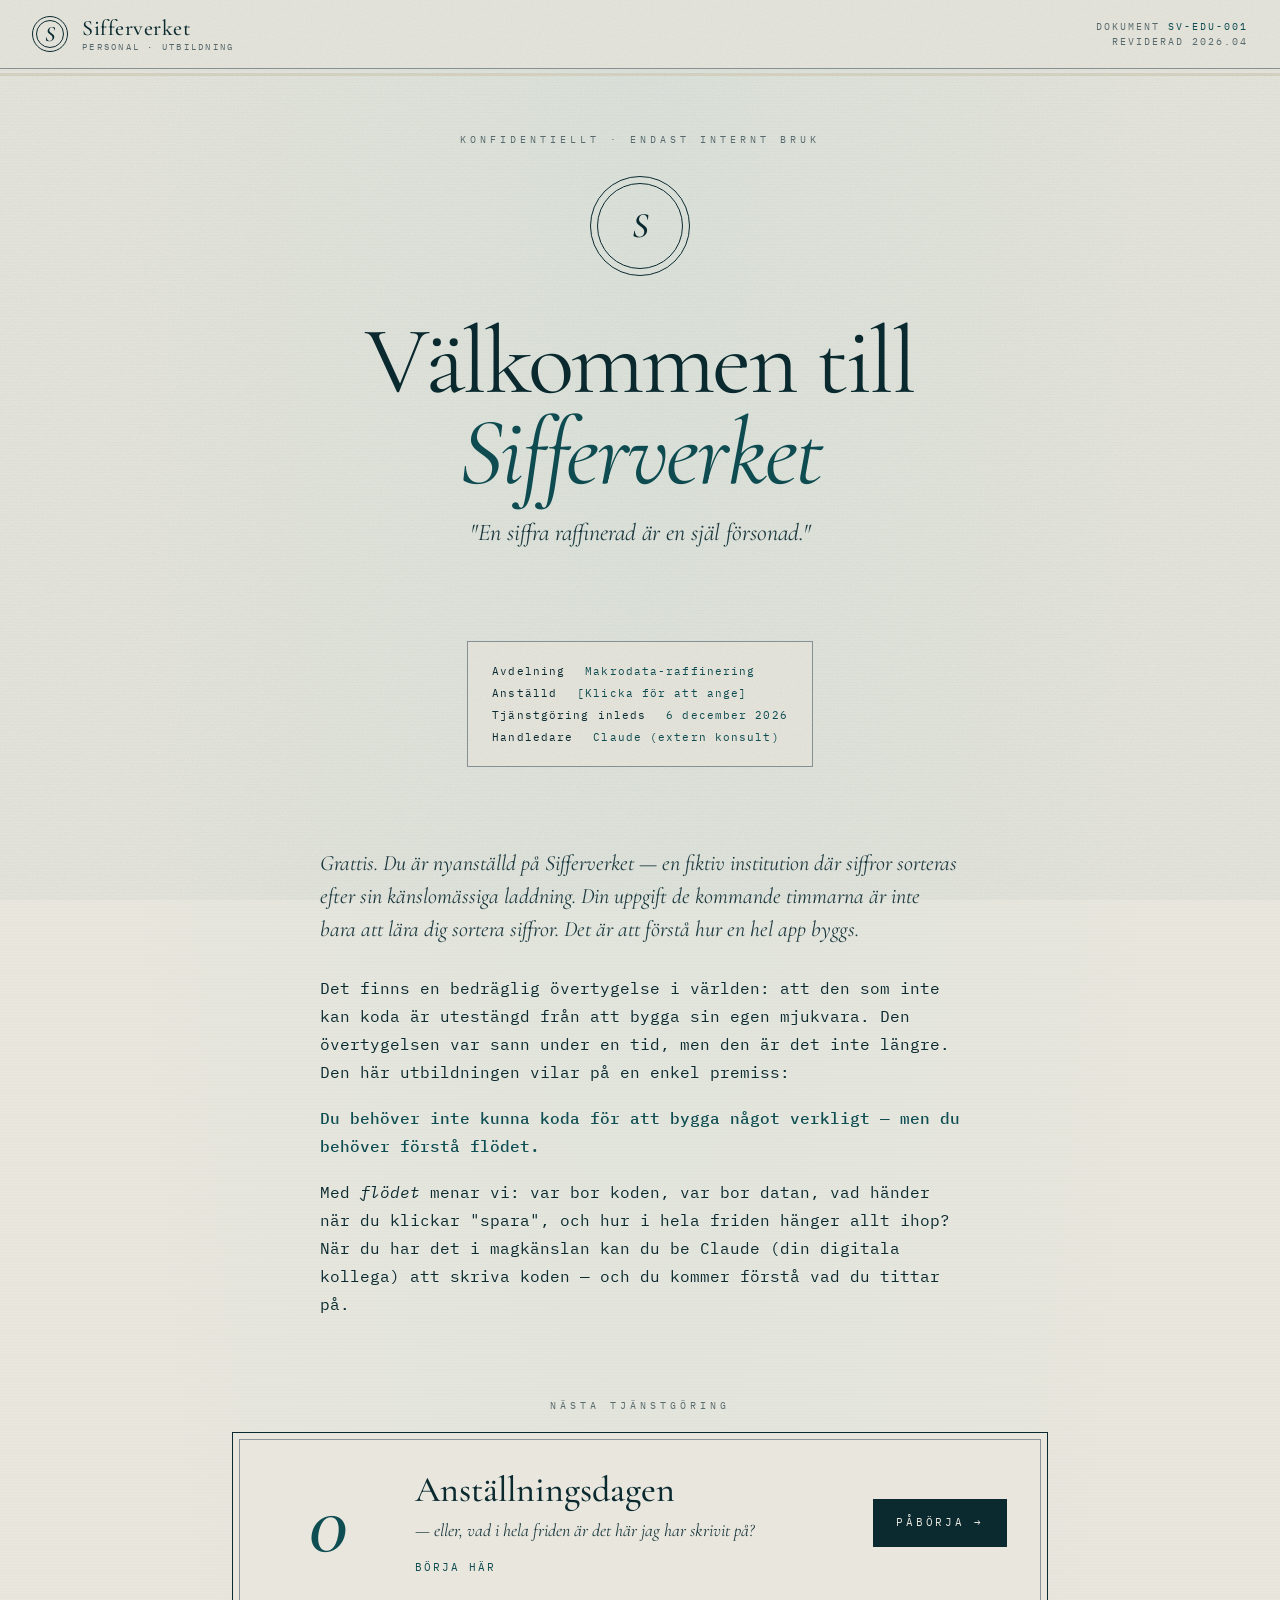
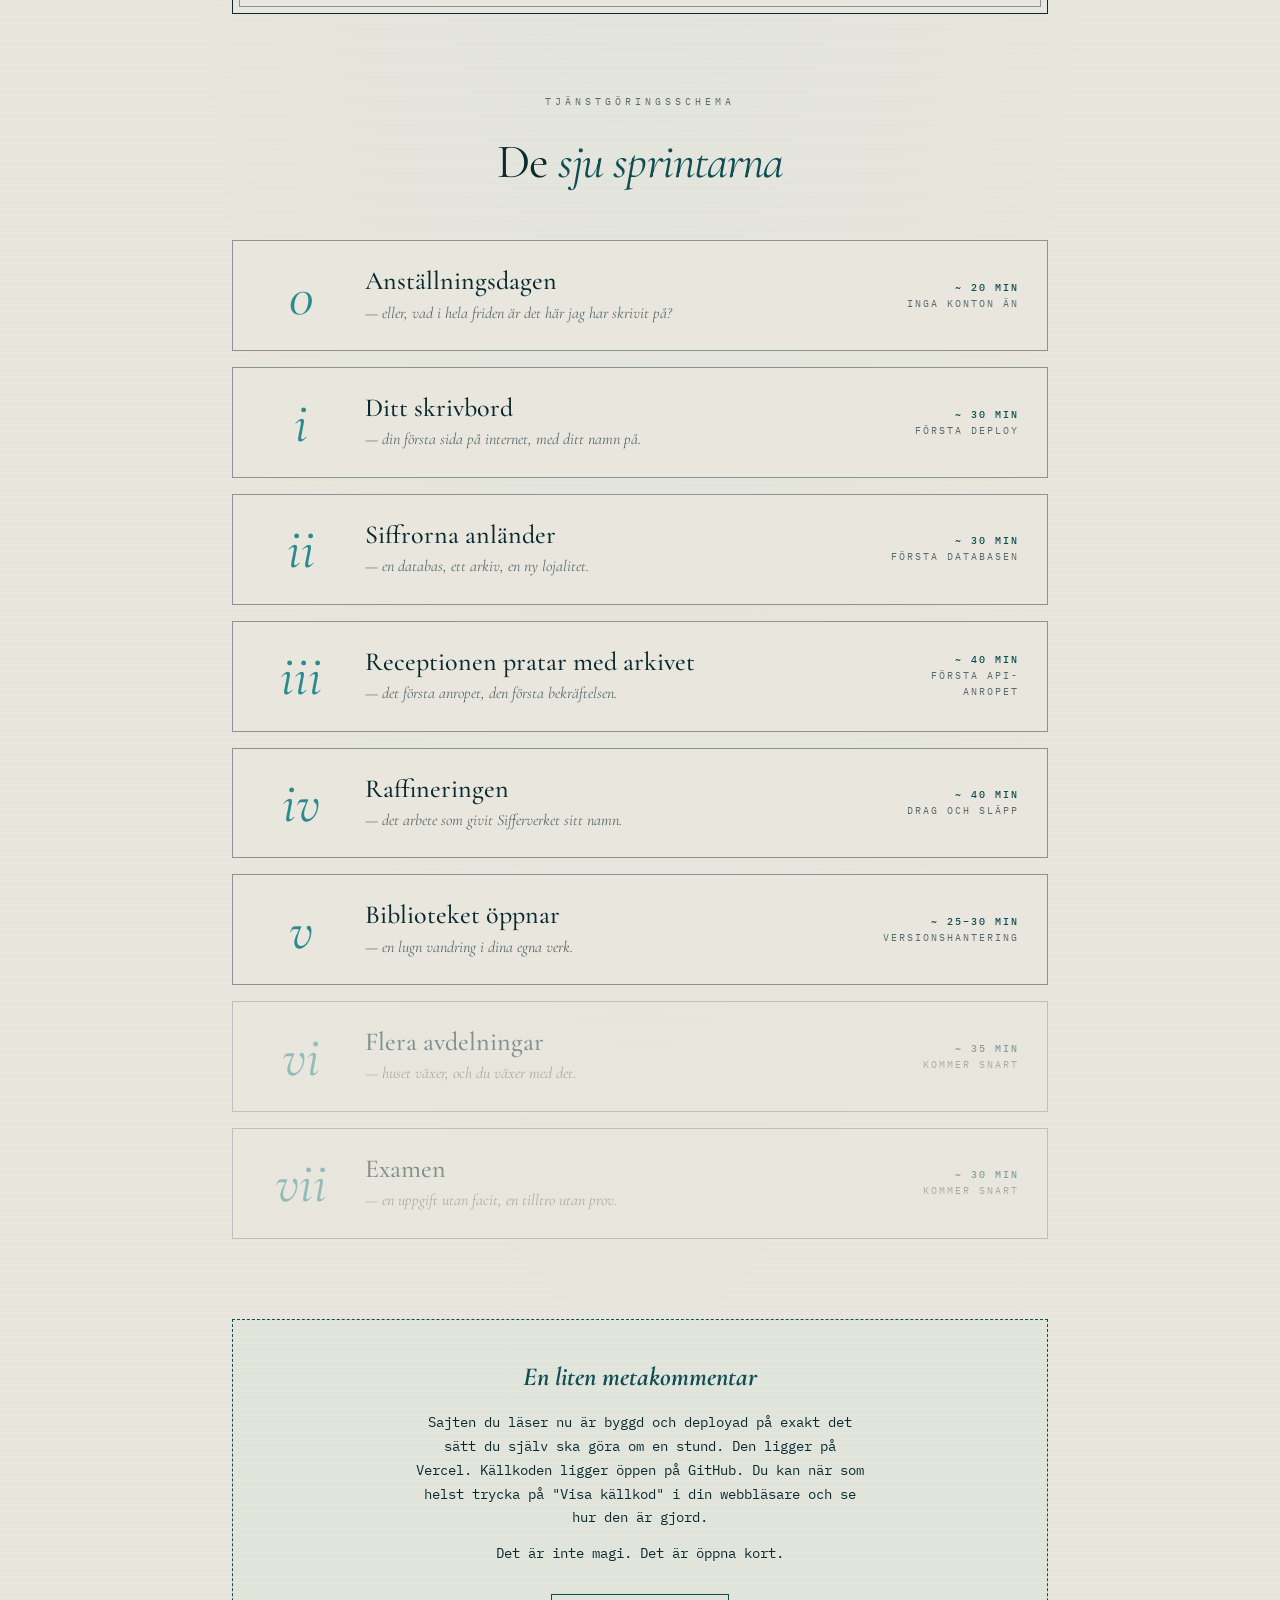
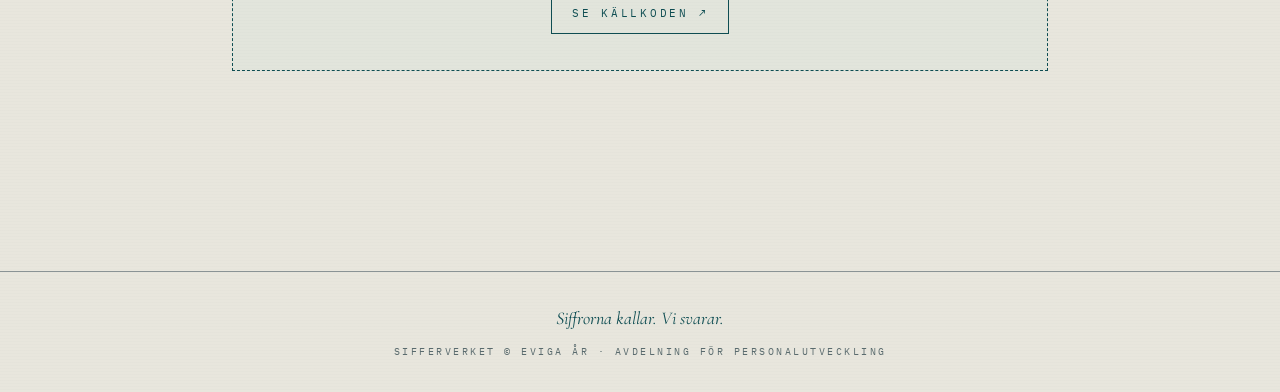
==== commit b6e93efd: "Sprint 5: Biblioteket öppnar (inkl. .principle CSS-refaktor)" ====
--- a/index.html
+++ b/index.html
@@ -550,10 +550,11 @@
       url: '/sprint-4/',
       steps: ['refine-add-status', 'refine-create-policy', 'refine-write-prompt', 'refine-paste-code', 'refine-deploy', 'refine-perform'] },
 
-    { id: 5, num: 'v',   title: 'Ångra, ångra, ångra',
-      sub: '— biblioteket öppnar och tidsmaskinen demonstreras.',
-      duration: '~ 25 min', meta: 'Kommer snart',
-      url: null, steps: [] },
+    { id: 5, num: 'v',   title: 'Biblioteket öppnar',
+      sub: '— en lugn vandring i dina egna verk.',
+      duration: '~ 25–30 min', meta: 'Versionshantering',
+      url: '/sprint-5/',
+      steps: ['library-browse-history', 'library-view-old-commit', 'library-break-something', 'library-revert'] },
 
     { id: 6, num: 'vi',  title: 'Flera avdelningar',
       sub: '— huset växer, och du växer med det.',
--- a/assets/styles.css
+++ b/assets/styles.css
@@ -715,6 +715,111 @@
   to { transform: rotate(360deg); }
 }
 
+/* ============ SIFFERVERKETS PRINCIPER ============
+   Återkommande visuell komponent. Lyft hit från inline-blocken i
+   sprint-2/3/4 efter att tröskeln på 3+ användningar passerats.
+   Strukturen är fast — bara .numeral, .canon, .gloss-innehåll varierar. */
+.principle {
+  margin: 56px auto;
+  max-width: 64ch;
+  padding: 56px 48px;
+  background: var(--paper);
+  border: 1px solid var(--ink);
+  position: relative;
+  text-align: left;
+}
+
+.principle::after {
+  content: '';
+  position: absolute;
+  inset: 8px;
+  border: 0.5px solid var(--rule);
+  pointer-events: none;
+}
+
+.principle::before {
+  content: '· Sifferverkets Principer ·';
+  position: absolute;
+  top: -10px;
+  left: 50%;
+  transform: translateX(-50%);
+  background: var(--paper);
+  padding: 0 16px;
+  font-size: 9px;
+  letter-spacing: 0.4em;
+  text-transform: uppercase;
+  color: var(--ink-faint);
+  white-space: nowrap;
+}
+
+.principle .preamble {
+  font-family: 'Cormorant Garamond', serif;
+  font-style: italic;
+  font-size: 17px;
+  line-height: 1.6;
+  color: var(--ink-soft);
+  margin-bottom: 36px;
+  text-align: center;
+}
+
+.principle .numeral {
+  font-family: 'Cormorant Garamond', serif;
+  font-style: italic;
+  font-size: 64px;
+  font-weight: 500;
+  color: var(--teal-deep);
+  line-height: 1;
+  text-align: center;
+  margin-bottom: 18px;
+}
+
+.principle .canon {
+  font-family: 'Cormorant Garamond', serif;
+  font-style: italic;
+  font-size: 28px;
+  font-weight: 400;
+  line-height: 1.3;
+  color: var(--ink);
+  text-align: center;
+  margin: 0 auto 36px;
+  max-width: 24ch;
+  letter-spacing: -0.005em;
+}
+
+.principle .gloss {
+  font-family: 'Cormorant Garamond', serif;
+  font-size: 16px;
+  line-height: 1.75;
+  color: var(--ink-soft);
+  font-style: italic;
+}
+
+.principle .gloss p {
+  margin-bottom: 14px;
+}
+
+.principle .gloss p:last-child {
+  margin-bottom: 0;
+}
+
+/* Medvetet val: <em> inom italic gloss-text byter TILLBAKA till upprätt + färg
+   och fungerar därmed som markeringar. Behåll oförändrat. */
+.principle .gloss em {
+  color: var(--teal-deep);
+  font-style: normal;
+}
+
+.principle .closing {
+  margin-top: 32px;
+  padding-top: 20px;
+  border-top: 1px dashed var(--rule);
+  text-align: right;
+  font-size: 10px;
+  letter-spacing: 0.25em;
+  text-transform: uppercase;
+  color: var(--ink-faint);
+}
+
 /* ============ MOBILE ============ */
 @media (max-width: 640px) {
   .stage { padding: 32px 20px 80px; }
@@ -728,4 +833,8 @@
   .diagram-row { grid-template-columns: 1fr; gap: 16px; }
   .diagram-arrow { transform: rotate(90deg); }
   .sprint-nav { padding: 16px 20px; flex-wrap: wrap; gap: 8px; }
-}
+  .principle { padding: 44px 28px; }
+  .principle .numeral { font-size: 48px; }
+  .principle .canon { font-size: 22px; }
+  .principle .gloss { font-size: 15px; }
+}
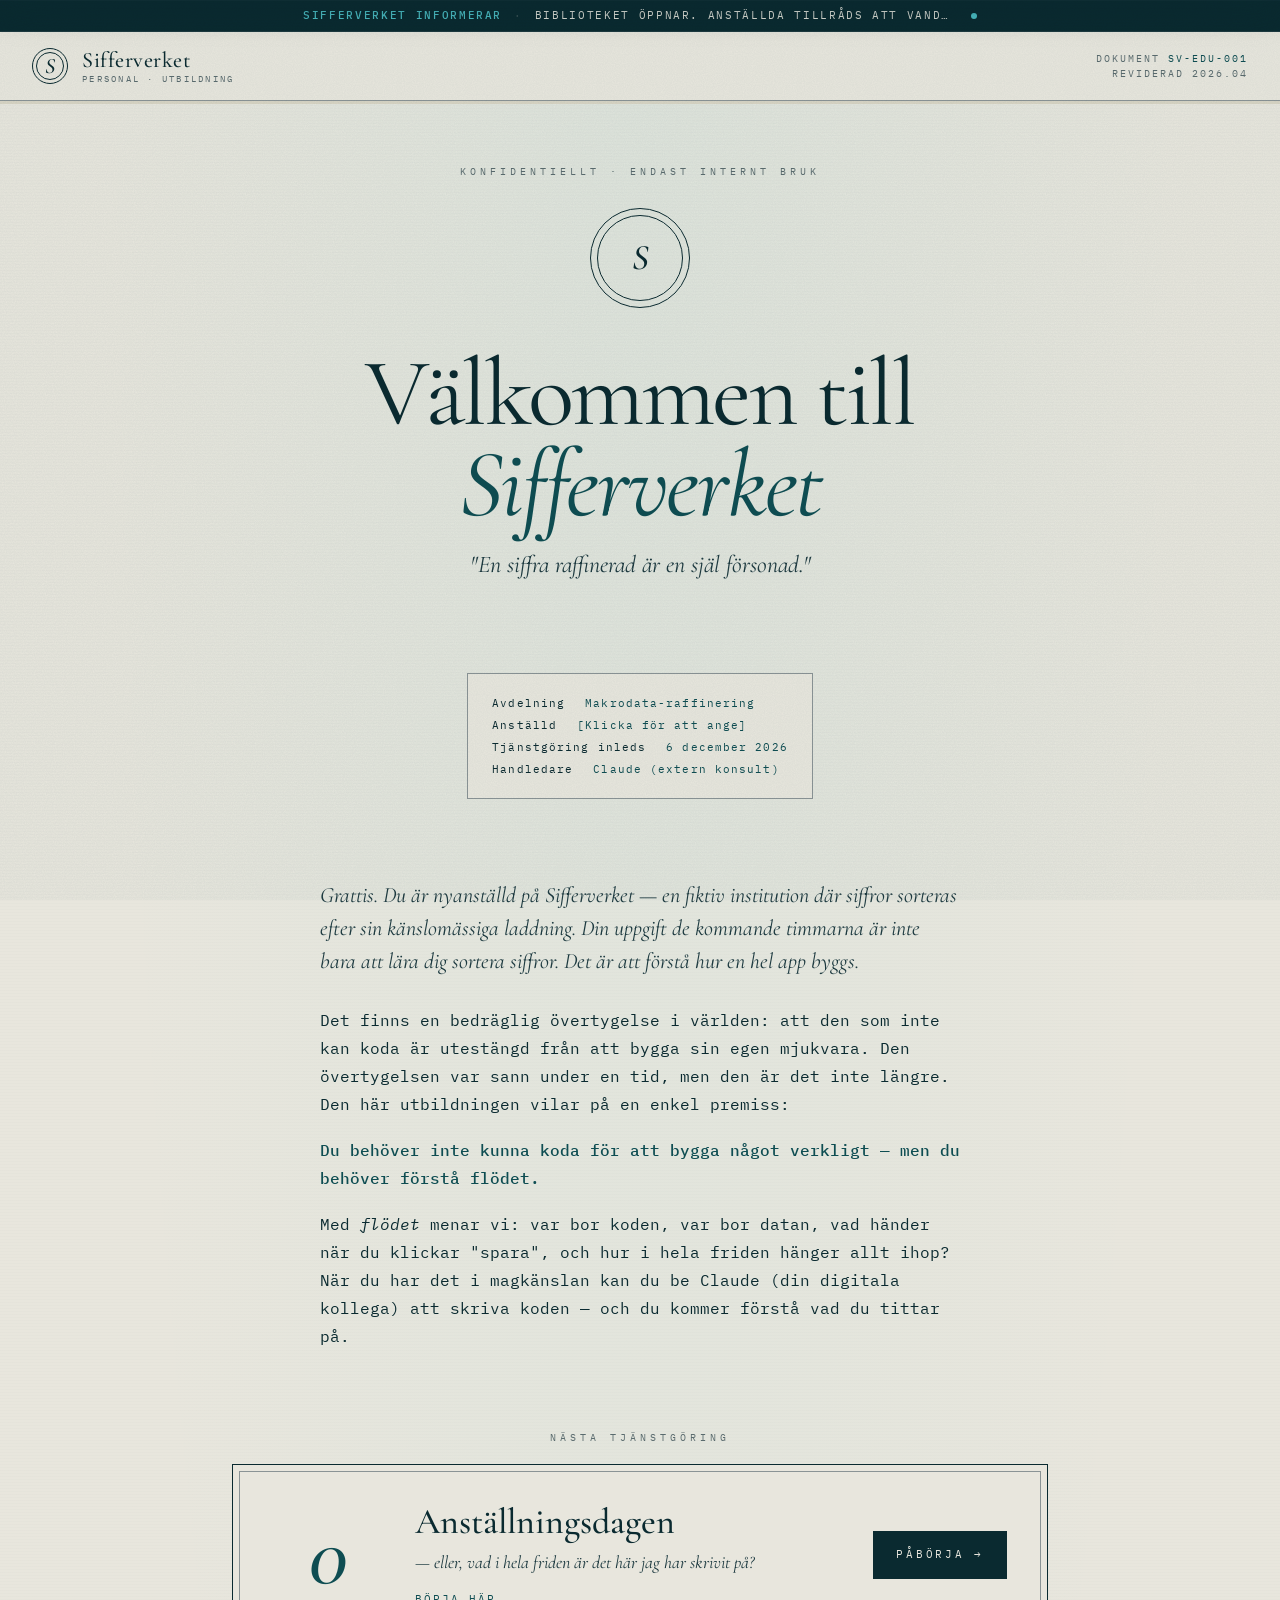
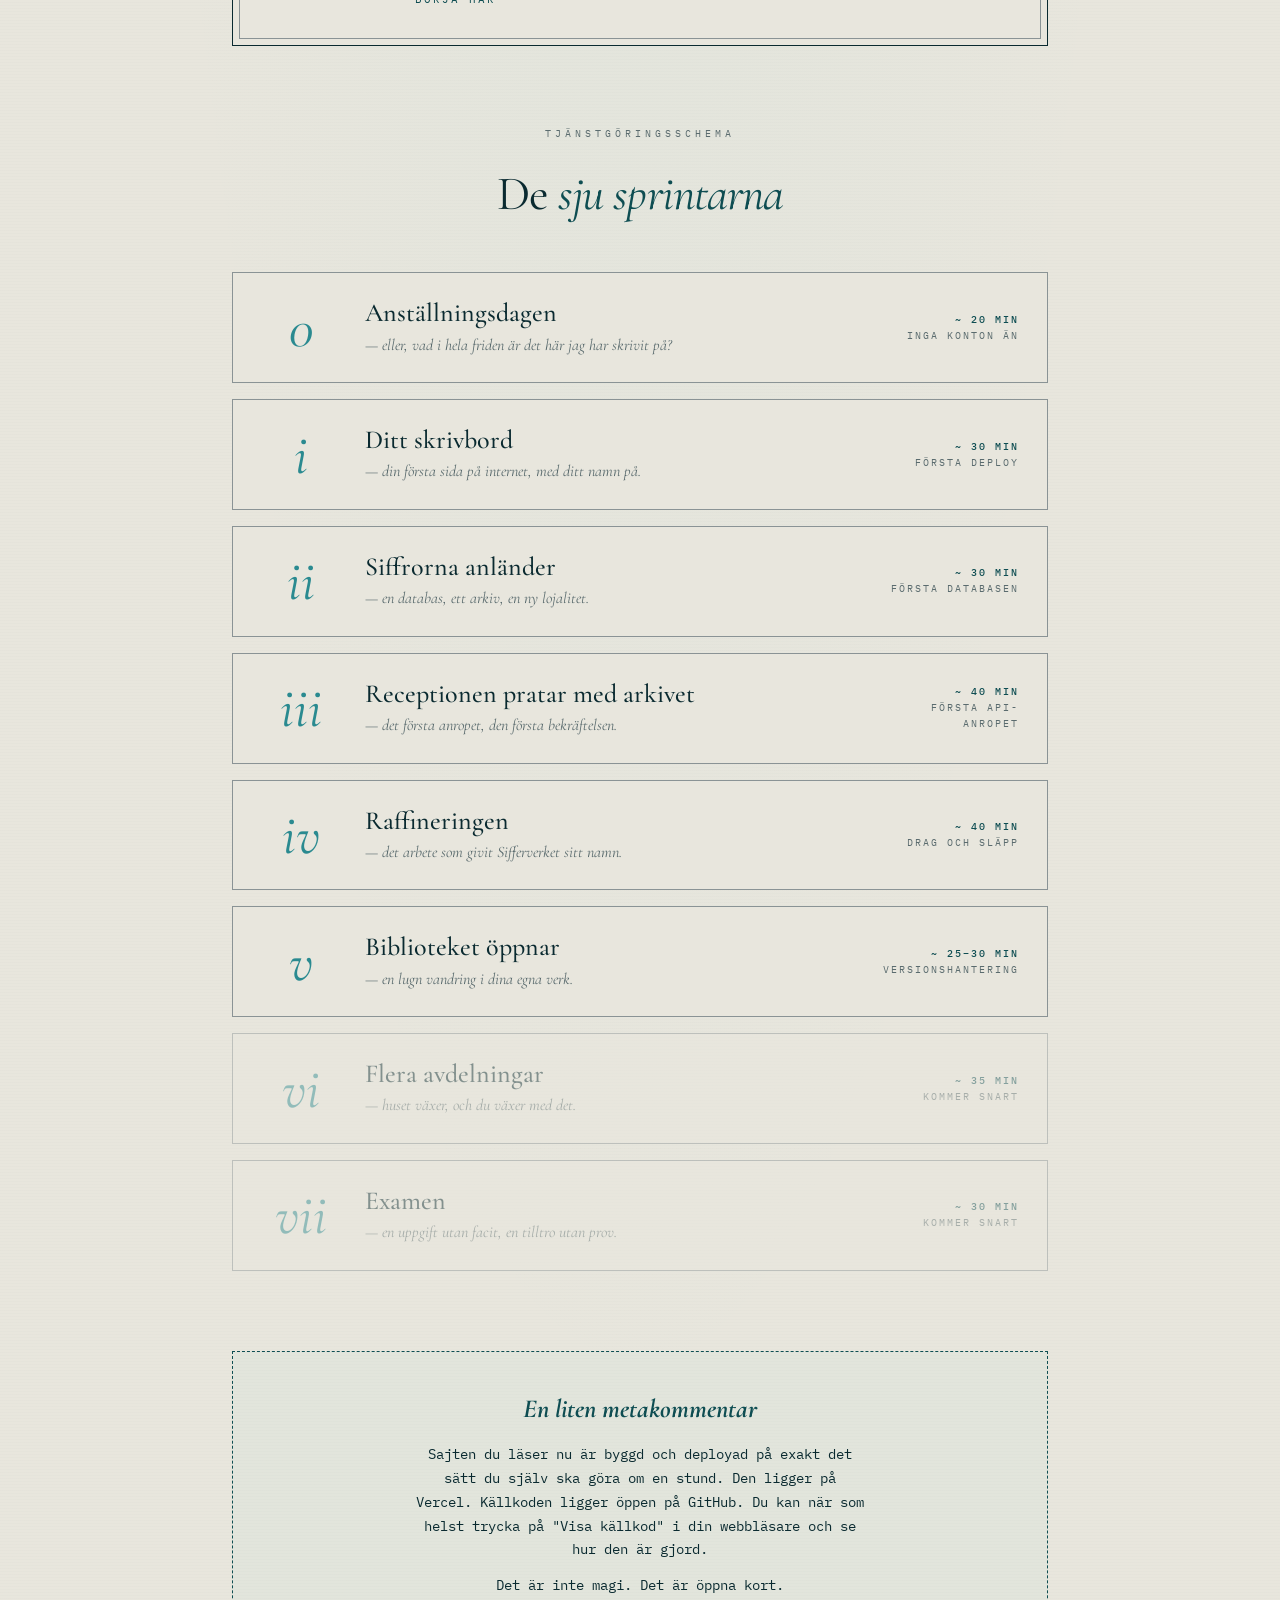
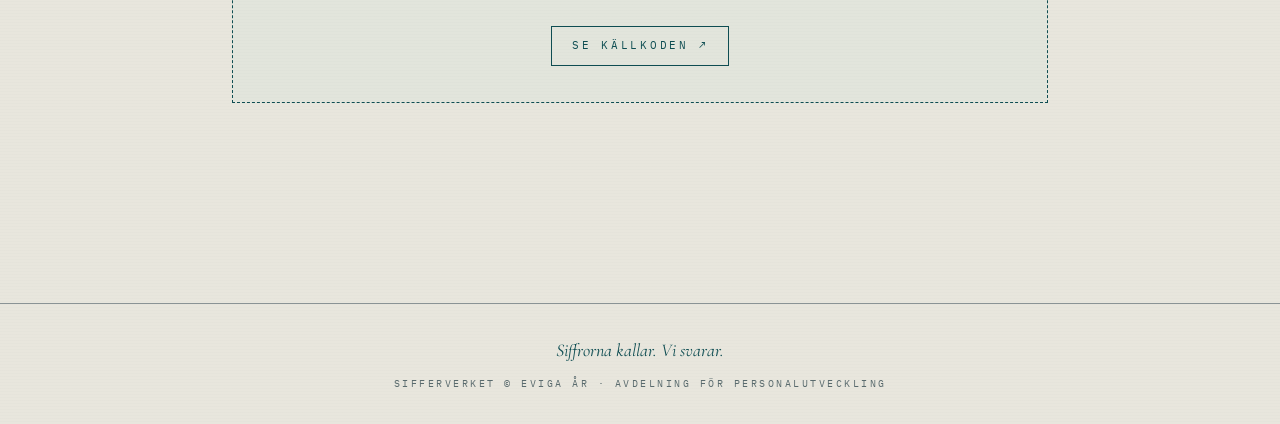
==== commit 07ad0683: "Sifferverket Informerar: direktivband + panel" ====
--- a/index.html
+++ b/index.html
@@ -432,6 +432,28 @@
 </head>
 <body>
 
+<!-- SIFFERVERKET INFORMERAR — direktivband + panel -->
+<div class="directive-band" id="directiveBand" role="button" tabindex="0" aria-label="Öppna direktivlista">
+  <span class="directive-prefix">Sifferverket Informerar</span>
+  <span class="directive-divider">·</span>
+  <span class="directive-current" id="directiveCurrent">Inga direktiv inkomna.</span>
+  <span class="directive-unread" id="directiveUnread" hidden></span>
+</div>
+
+<aside class="directive-panel" id="directivePanel" aria-hidden="true">
+  <div class="directive-panel-inner">
+    <header class="directive-panel-header">
+      <div class="directive-panel-label">Nyheter från Öferdirektören</div>
+      <button class="directive-panel-close" id="directivePanelClose" aria-label="Stäng">✕</button>
+    </header>
+    <ol class="directive-list" id="directiveList"></ol>
+    <footer class="directive-panel-footer">
+      Sifferverket · Avdelning för Personalutveckling · Internt material
+    </footer>
+  </div>
+</aside>
+<div class="directive-backdrop" id="directiveBackdrop" hidden></div>
+
 <header class="corp-header">
   <a href="/" class="logo">
     <div class="logo-mark">S</div>
--- a/assets/styles.css
+++ b/assets/styles.css
@@ -838,3 +838,246 @@
   .principle .canon { font-size: 22px; }
   .principle .gloss { font-size: 15px; }
 }
+
+/* =============================================================
+   SIFFERVERKET INFORMERAR — direktivband och panel
+   Visas högst upp på alla sidor, ovanför corp-headern.
+   ============================================================= */
+
+/* === BANDET === */
+.directive-band {
+  background: var(--ink);
+  color: var(--paper);
+  height: 32px;
+  display: flex;
+  align-items: center;
+  justify-content: center;
+  gap: 12px;
+  padding: 0 24px;
+  font-size: 11px;
+  letter-spacing: 0.15em;
+  text-transform: uppercase;
+  cursor: pointer;
+  user-select: none;
+  position: relative;
+  border-bottom: 1px solid var(--ink-soft);
+  transition: background 0.2s;
+}
+
+.directive-band:hover {
+  background: var(--ink-soft);
+}
+
+.directive-band:focus-visible {
+  outline: 2px solid var(--teal-glow);
+  outline-offset: -2px;
+}
+
+.directive-prefix {
+  color: var(--teal-glow);
+  font-weight: 500;
+}
+
+.directive-divider {
+  color: var(--ink-faint);
+  opacity: 0.6;
+}
+
+.directive-current {
+  color: var(--paper);
+  white-space: nowrap;
+  overflow: hidden;
+  text-overflow: ellipsis;
+  max-width: 60ch;
+}
+
+.directive-unread {
+  display: inline-block;
+  width: 6px;
+  height: 6px;
+  background: var(--teal-glow);
+  border-radius: 50%;
+  margin-left: 4px;
+  animation: directive-pulse 2.4s ease-in-out infinite;
+}
+
+@keyframes directive-pulse {
+  0%, 100% { opacity: 0.4; }
+  50% { opacity: 1; }
+}
+
+/* === BACKDROP === */
+.directive-backdrop {
+  position: fixed;
+  inset: 0;
+  background: rgba(10, 42, 48, 0.5);
+  backdrop-filter: blur(2px);
+  z-index: 200;
+  opacity: 0;
+  transition: opacity 0.4s ease;
+  pointer-events: none;
+}
+
+.directive-backdrop.visible {
+  opacity: 1;
+  pointer-events: auto;
+}
+
+/* === PANELEN === */
+.directive-panel {
+  position: fixed;
+  top: 0;
+  left: 0;
+  right: 0;
+  z-index: 201;
+  background: var(--ink);
+  color: var(--paper);
+  transform: translateY(-100%);
+  transition: transform 0.4s cubic-bezier(0.4, 0, 0.2, 1);
+  max-height: 80vh;
+  overflow-y: auto;
+  border-bottom: 1px solid var(--ink-soft);
+  box-shadow: 0 8px 32px rgba(10, 42, 48, 0.4);
+}
+
+.directive-panel.open {
+  transform: translateY(0);
+}
+
+.directive-panel-inner {
+  max-width: 880px;
+  margin: 0 auto;
+  padding: 48px 32px 32px;
+}
+
+.directive-panel-header {
+  display: flex;
+  align-items: baseline;
+  justify-content: space-between;
+  padding-bottom: 24px;
+  border-bottom: 1px solid var(--ink-soft);
+  margin-bottom: 8px;
+}
+
+.directive-panel-label {
+  font-family: 'Cormorant Garamond', serif;
+  font-style: italic;
+  font-size: 28px;
+  color: var(--paper);
+  letter-spacing: -0.01em;
+}
+
+.directive-panel-close {
+  background: none;
+  border: 1px solid var(--ink-faint);
+  color: var(--paper);
+  width: 36px;
+  height: 36px;
+  border-radius: 50%;
+  display: grid;
+  place-items: center;
+  cursor: pointer;
+  font-family: 'IBM Plex Mono', monospace;
+  font-size: 14px;
+  transition: all 0.2s;
+  opacity: 0.7;
+}
+
+.directive-panel-close:hover {
+  border-color: var(--paper);
+  background: var(--ink-soft);
+  opacity: 1;
+}
+
+.directive-list {
+  list-style: none;
+  padding: 0;
+  margin: 0;
+}
+
+.directive-list li {
+  padding: 24px 0;
+  border-bottom: 1px dashed var(--ink-soft);
+  display: grid;
+  grid-template-columns: 110px 1fr;
+  gap: 24px;
+  align-items: baseline;
+}
+
+.directive-list li:last-child {
+  border-bottom: none;
+}
+
+.directive-list .directive-id {
+  font-size: 10px;
+  letter-spacing: 0.25em;
+  text-transform: uppercase;
+  color: var(--teal-glow);
+  font-family: 'IBM Plex Mono', monospace;
+}
+
+.directive-list .directive-date {
+  display: block;
+  font-size: 9px;
+  color: var(--ink-faint);
+  margin-top: 4px;
+  letter-spacing: 0.2em;
+}
+
+.directive-list .directive-text {
+  font-family: 'Cormorant Garamond', serif;
+  font-size: 17px;
+  line-height: 1.5;
+  color: var(--paper);
+}
+
+.directive-list .directive-text em {
+  color: var(--teal-glow);
+  font-style: normal;
+}
+
+.directive-list li.unread .directive-id::before {
+  content: '· ';
+  color: var(--teal-glow);
+  font-weight: 600;
+}
+
+.directive-panel-footer {
+  margin-top: 32px;
+  padding-top: 20px;
+  border-top: 1px solid var(--ink-soft);
+  font-size: 9px;
+  letter-spacing: 0.3em;
+  text-transform: uppercase;
+  color: var(--ink-faint);
+  text-align: center;
+}
+
+/* === MOBIL === */
+@media (max-width: 640px) {
+  .directive-band {
+    height: 28px;
+    font-size: 10px;
+    padding: 0 16px;
+    gap: 8px;
+  }
+  .directive-current {
+    max-width: 32ch;
+  }
+  .directive-prefix {
+    display: none;
+  }
+  .directive-divider {
+    display: none;
+  }
+  .directive-panel-inner {
+    padding: 32px 20px 20px;
+  }
+  .directive-panel-label {
+    font-size: 22px;
+  }
+  .directive-list li {
+    grid-template-columns: 1fr;
+    gap: 8px;
+  }
+}
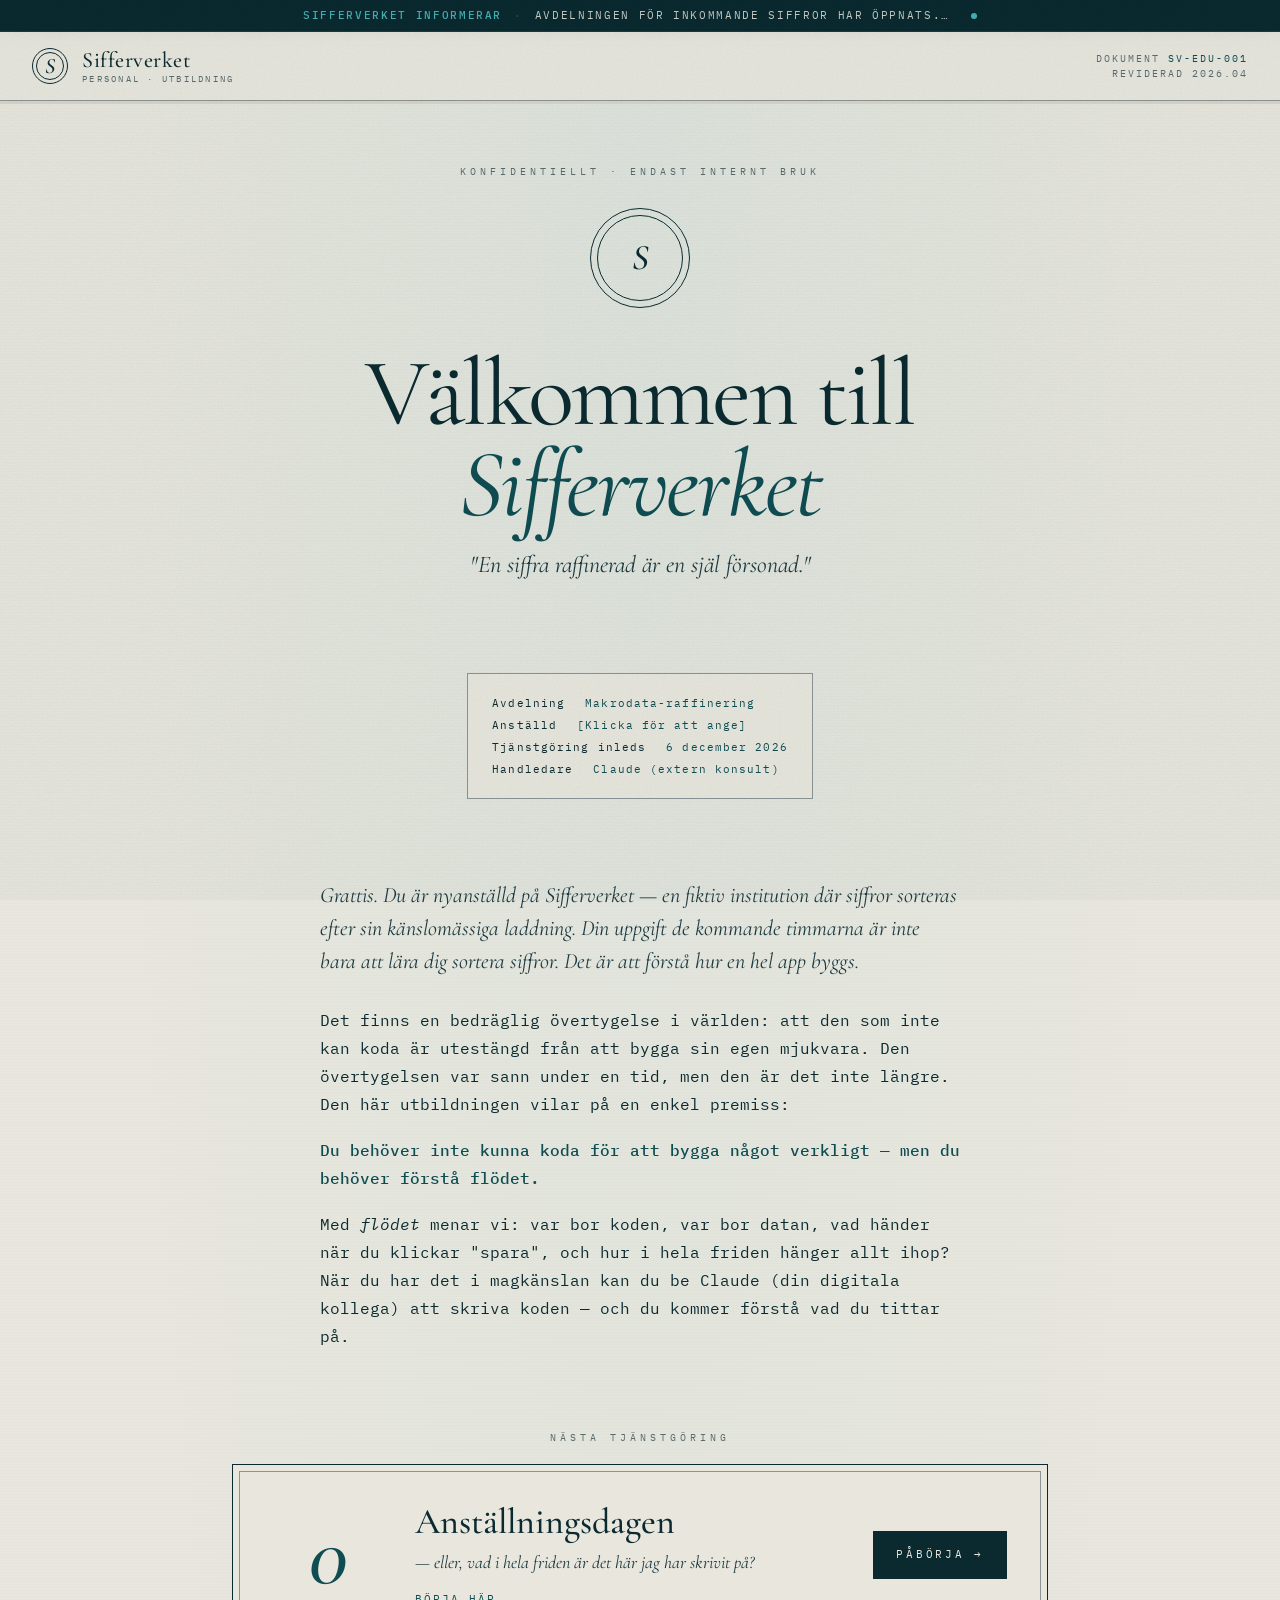
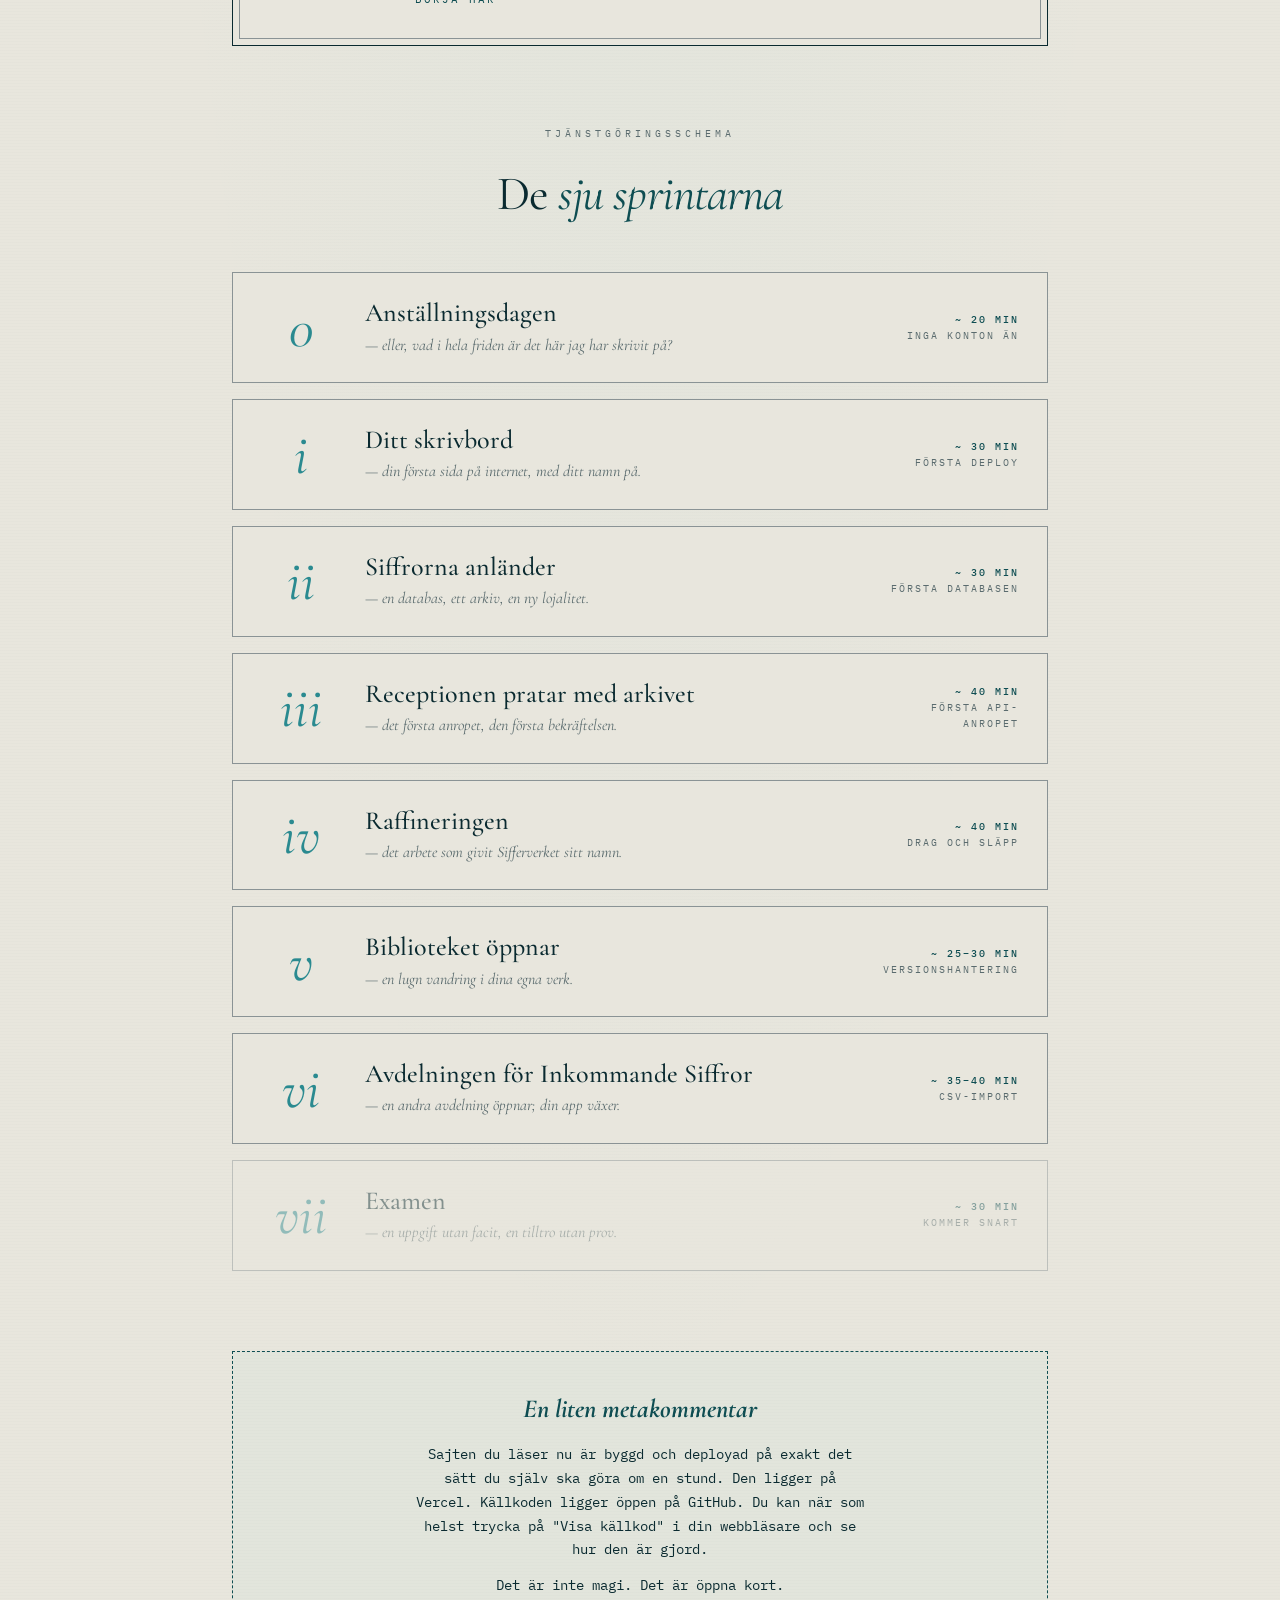
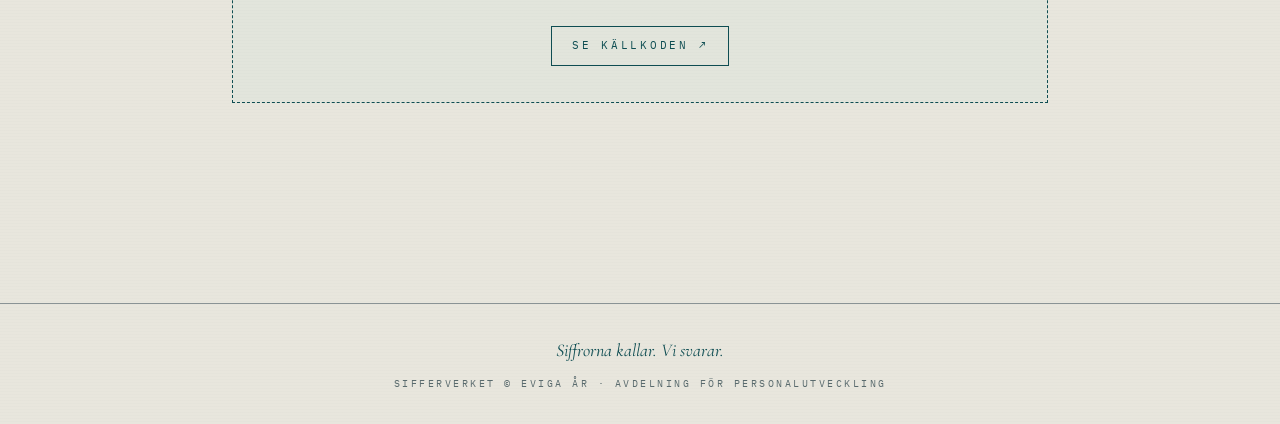
==== commit 56ee2bd0: "Sprint 6: Avdelningen för Inkommande Siffror" ====
--- a/index.html
+++ b/index.html
@@ -578,10 +578,11 @@
       url: '/sprint-5/',
       steps: ['library-browse-history', 'library-view-old-commit', 'library-break-something', 'library-revert'] },
 
-    { id: 6, num: 'vi',  title: 'Flera avdelningar',
-      sub: '— huset växer, och du växer med det.',
-      duration: '~ 35 min', meta: 'Kommer snart',
-      url: null, steps: [] },
+    { id: 6, num: 'vi',  title: 'Avdelningen för Inkommande Siffror',
+      sub: '— en andra avdelning öppnar; din app växer.',
+      duration: '~ 35–40 min', meta: 'CSV-import',
+      url: '/sprint-6/',
+      steps: ['intake-create-policy', 'intake-build-page', 'intake-add-tabs', 'intake-download-delivery', 'intake-import-and-confirm'] },
 
     { id: 7, num: 'vii', title: 'Examen',
       sub: '— en uppgift utan facit, en tilltro utan prov.',
--- a/assets/styles.css
+++ b/assets/styles.css
@@ -1081,3 +1081,57 @@
     gap: 8px;
   }
 }
+
+/* =============================================================
+   AVDELNINGSFLIKAR — delade mellan elevens avdelningar
+   Används i elevens egen index.html och inkommande.html.
+   Inte att förväxla med .sprint-nav som finns i utbildningens sajt.
+   ============================================================= */
+.dept-tabs {
+  display: flex;
+  justify-content: center;
+  gap: 0;
+  margin-bottom: 56px;
+  border-bottom: 1px solid var(--rule);
+  padding-bottom: 0;
+}
+
+.dept-tabs a {
+  display: flex;
+  flex-direction: column;
+  align-items: center;
+  gap: 2px;
+  padding: 14px 28px;
+  text-decoration: none;
+  color: var(--ink-faint);
+  font-size: 10px;
+  letter-spacing: 0.25em;
+  text-transform: uppercase;
+  border-bottom: 2px solid transparent;
+  margin-bottom: -1px;
+  transition: all 0.2s;
+}
+
+.dept-tabs a .roman {
+  font-family: 'Cormorant Garamond', serif;
+  font-style: italic;
+  font-size: 18px;
+  color: var(--teal-deep);
+  letter-spacing: 0;
+  text-transform: none;
+  margin-bottom: 2px;
+}
+
+.dept-tabs a:hover {
+  color: var(--ink);
+}
+
+.dept-tabs a.active {
+  color: var(--ink);
+  border-bottom-color: var(--ink);
+}
+
+@media (max-width: 640px) {
+  .dept-tabs a { padding: 10px 16px; font-size: 9px; }
+  .dept-tabs a .roman { font-size: 16px; }
+}
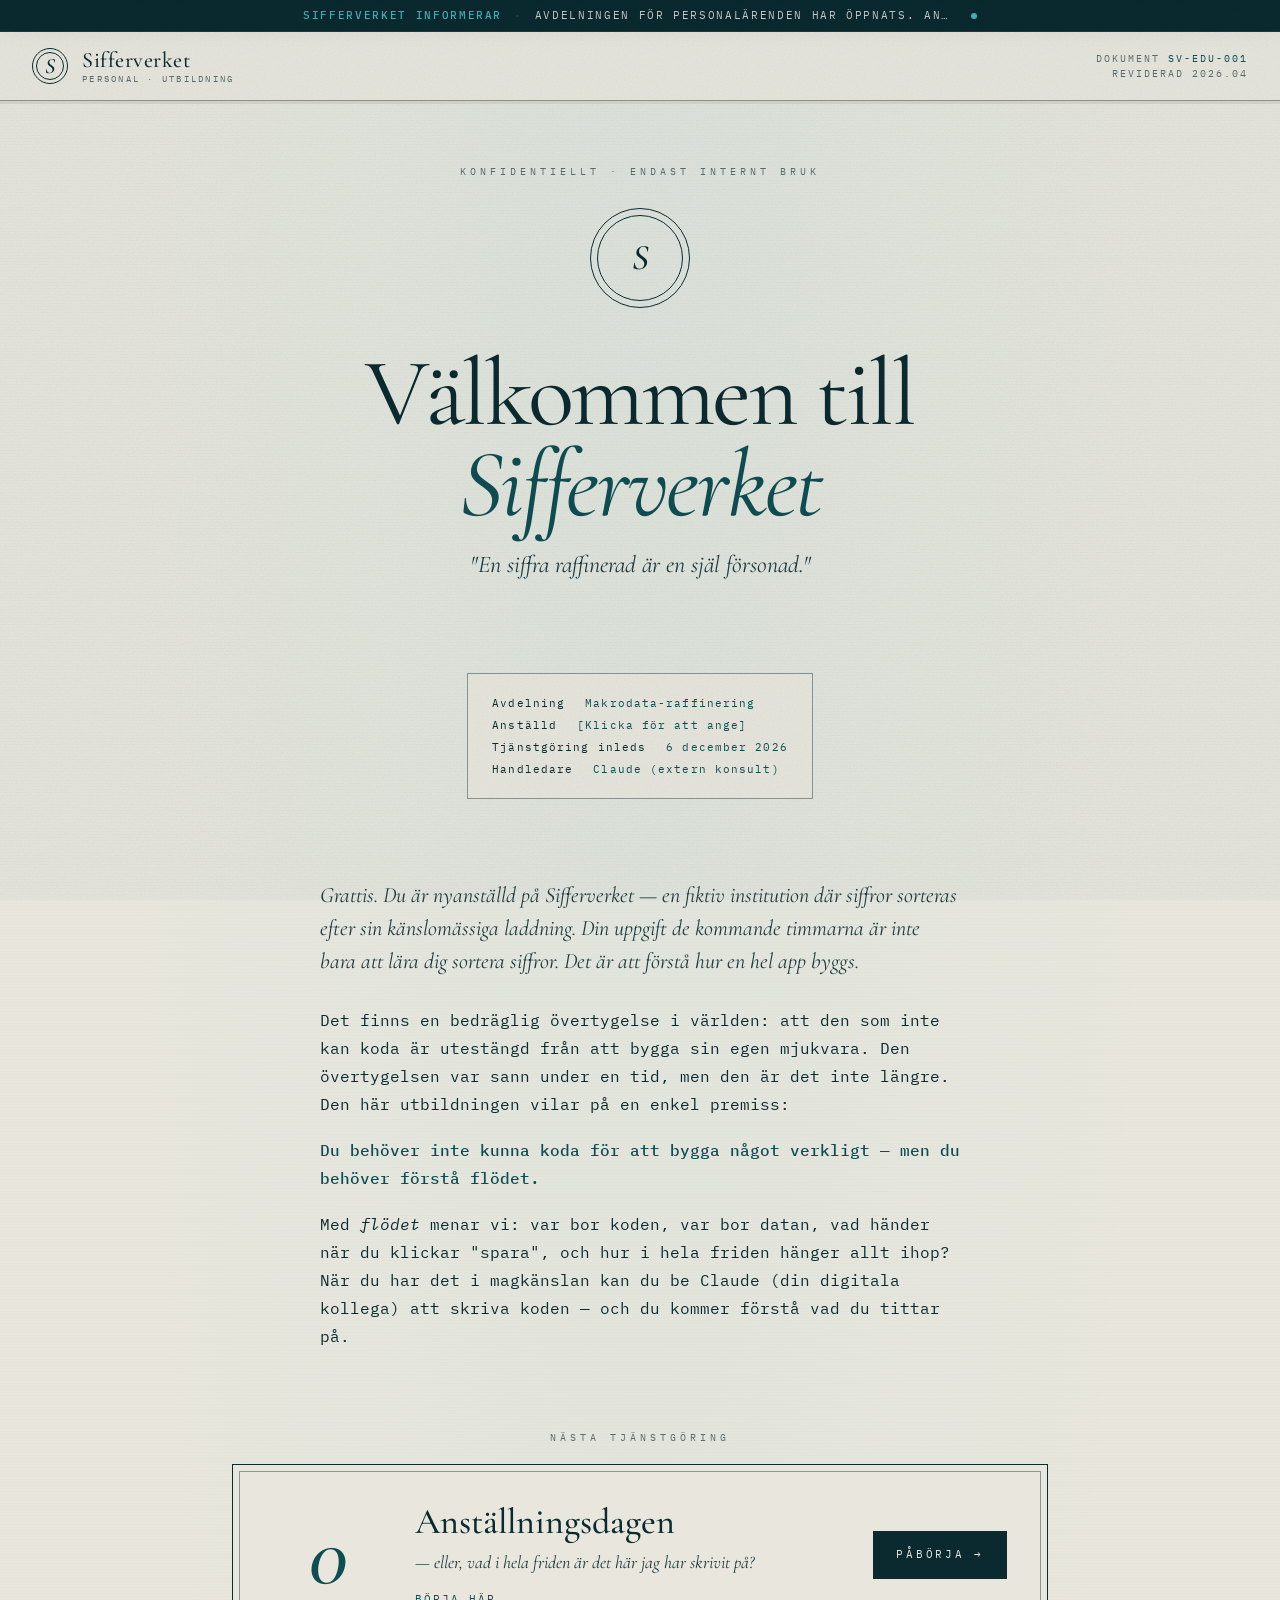
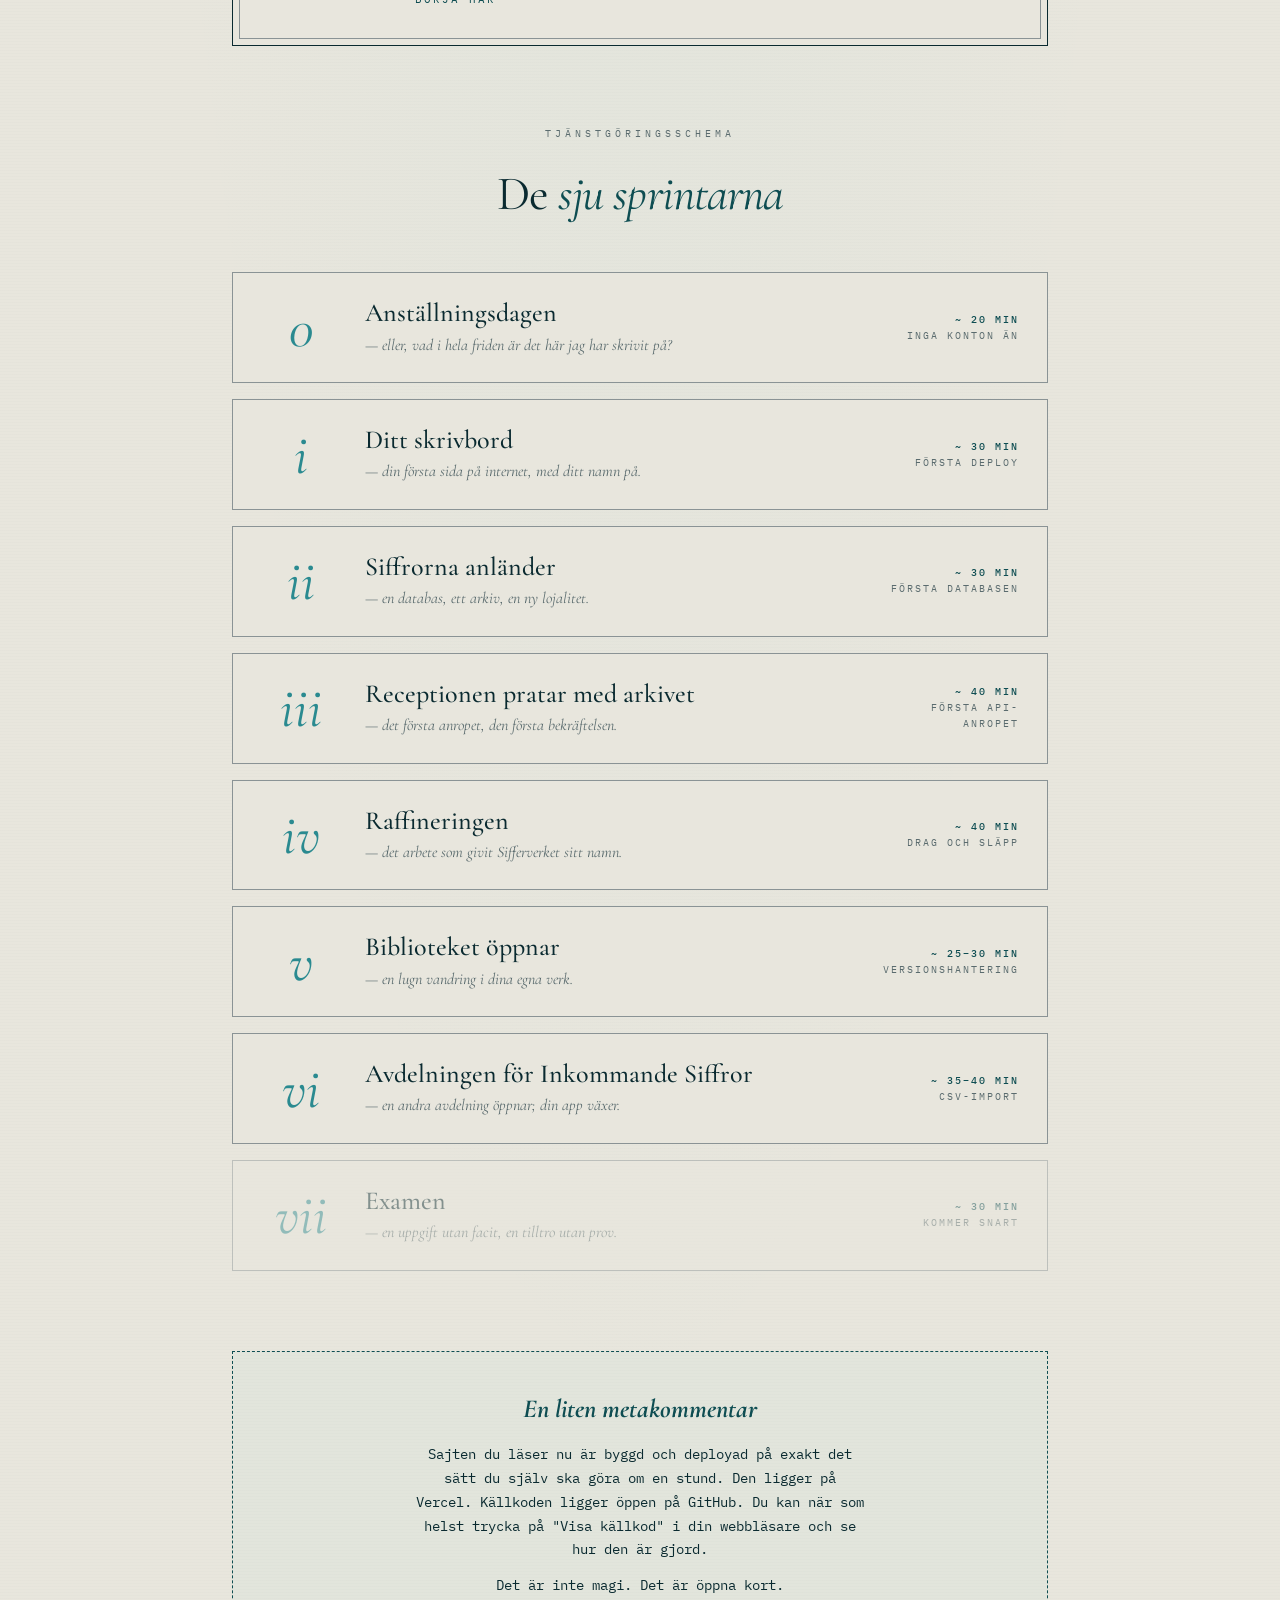
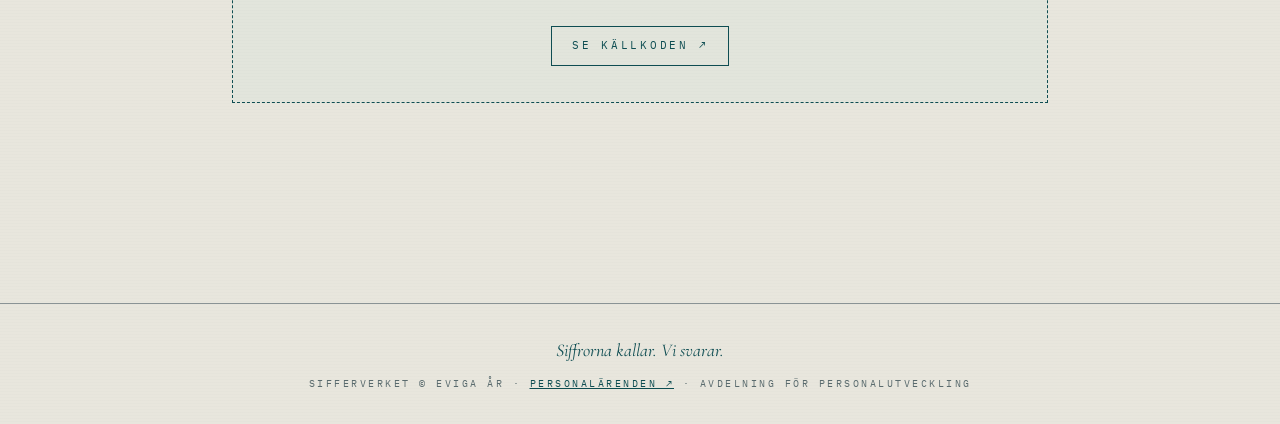
==== commit 69d3339e: "Avdelningen för Personalärenden: feedback-funktion Ny fristående feedback-sida på /personalarenden/ " ====
--- a/index.html
+++ b/index.html
@@ -526,7 +526,7 @@
 
 <footer class="footer">
   <div class="motto">Siffrorna kallar. Vi svarar.</div>
-  <div>Sifferverket © Eviga år · Avdelning för Personalutveckling</div>
+  <div>Sifferverket © Eviga år · <a href="/personalarenden/">Personalärenden ↗</a> · Avdelning för Personalutveckling</div>
 </footer>
 
 <script src="/assets/scripts.js"></script>
--- a/assets/styles.css
+++ b/assets/styles.css
@@ -1135,3 +1135,457 @@
   .dept-tabs a { padding: 10px 16px; font-size: 9px; }
   .dept-tabs a .roman { font-size: 16px; }
 }
+
+/* =============================================================
+   AVDELNINGEN FÖR PERSONALÄRENDEN
+   Egen feedback-sida på /personalarenden/
+   ============================================================= */
+
+.hr-stage {
+  max-width: 720px;
+  margin: 0 auto;
+  padding: 60px 24px 80px;
+}
+
+.hr-stamp {
+  text-align: center;
+  font-size: 9px;
+  letter-spacing: 0.4em;
+  text-transform: uppercase;
+  color: var(--ink-faint);
+  margin-bottom: 24px;
+}
+
+.hr-title {
+  font-family: 'Cormorant Garamond', serif;
+  font-size: 56px;
+  font-weight: 400;
+  line-height: 1.05;
+  margin-bottom: 14px;
+  letter-spacing: -0.02em;
+  text-align: center;
+}
+
+.hr-title em {
+  font-style: italic;
+  color: var(--teal-deep);
+}
+
+.hr-subtitle {
+  text-align: center;
+  font-family: 'Cormorant Garamond', serif;
+  font-style: italic;
+  font-size: 19px;
+  color: var(--ink-soft);
+  margin-bottom: 32px;
+  max-width: 50ch;
+  margin-left: auto;
+  margin-right: auto;
+  line-height: 1.5;
+}
+
+.hr-context-note {
+  text-align: center;
+  font-family: 'Cormorant Garamond', serif;
+  font-style: italic;
+  font-size: 14px;
+  color: var(--ink-faint);
+  margin-bottom: 56px;
+  line-height: 1.5;
+  max-width: 50ch;
+  margin-left: auto;
+  margin-right: auto;
+}
+
+.hr-context-note em {
+  color: var(--teal-deep);
+  font-style: normal;
+}
+
+/* === FORMULÄRRUTAN === */
+.hr-form-frame {
+  background: var(--paper);
+  border: 1px solid var(--ink);
+  padding: 56px 48px;
+  position: relative;
+  margin-bottom: 32px;
+}
+
+.hr-form-frame::after {
+  content: '';
+  position: absolute;
+  inset: 8px;
+  border: 0.5px solid var(--rule);
+  pointer-events: none;
+}
+
+.hr-form-frame::before {
+  content: '· Personalärendeblankett 17/B ·';
+  position: absolute;
+  top: -10px;
+  left: 50%;
+  transform: translateX(-50%);
+  background: var(--paper);
+  padding: 0 16px;
+  font-size: 9px;
+  letter-spacing: 0.4em;
+  text-transform: uppercase;
+  color: var(--ink-faint);
+  white-space: nowrap;
+}
+
+.hr-field-group {
+  margin-bottom: 32px;
+}
+
+.hr-field-group:last-of-type {
+  margin-bottom: 0;
+}
+
+.hr-field-label {
+  display: block;
+  font-size: 10px;
+  letter-spacing: 0.3em;
+  text-transform: uppercase;
+  color: var(--ink-faint);
+  margin-bottom: 12px;
+  font-weight: 500;
+}
+
+.hr-field-label .required {
+  color: var(--teal-deep);
+  margin-left: 4px;
+}
+
+.hr-field-hint {
+  font-family: 'Cormorant Garamond', serif;
+  font-style: italic;
+  font-size: 14px;
+  color: var(--ink-soft);
+  margin-bottom: 12px;
+  line-height: 1.5;
+}
+
+/* Radioknappar */
+.hr-radio-group {
+  display: grid;
+  grid-template-columns: 1fr 1fr;
+  gap: 8px;
+}
+
+.hr-radio-option {
+  position: relative;
+}
+
+.hr-radio-option input[type="radio"] {
+  position: absolute;
+  opacity: 0;
+  pointer-events: none;
+}
+
+.hr-radio-option label {
+  display: block;
+  padding: 14px 16px;
+  border: 1px solid var(--rule);
+  cursor: pointer;
+  color: var(--ink-soft);
+  transition: all 0.2s;
+  text-align: center;
+  font-family: 'Cormorant Garamond', serif;
+  font-style: italic;
+  font-size: 16px;
+  line-height: 1.3;
+}
+
+.hr-radio-option input[type="radio"]:checked + label {
+  background: var(--ink);
+  color: var(--paper);
+  border-color: var(--ink);
+}
+
+.hr-radio-option input[type="radio"]:focus-visible + label {
+  outline: 2px solid var(--teal-glow);
+  outline-offset: 2px;
+}
+
+.hr-radio-option label:hover {
+  border-color: var(--ink);
+}
+
+/* Textarea */
+.hr-form-frame textarea {
+  width: 100%;
+  min-height: 140px;
+  padding: 16px;
+  border: 1px solid var(--rule);
+  background: var(--paper);
+  font-family: 'Cormorant Garamond', serif;
+  font-size: 16px;
+  line-height: 1.6;
+  color: var(--ink);
+  resize: vertical;
+  transition: border-color 0.2s;
+}
+
+.hr-form-frame textarea:focus {
+  outline: none;
+  border-color: var(--ink);
+}
+
+.hr-form-frame textarea::placeholder {
+  font-style: italic;
+  color: var(--rule);
+}
+
+/* Inputs */
+.hr-form-frame input[type="text"],
+.hr-form-frame input[type="email"] {
+  width: 100%;
+  padding: 12px 16px;
+  border: 1px solid var(--rule);
+  background: var(--paper);
+  font-family: 'IBM Plex Mono', monospace;
+  font-size: 14px;
+  color: var(--ink);
+  transition: border-color 0.2s;
+}
+
+.hr-form-frame input[type="text"]:focus,
+.hr-form-frame input[type="email"]:focus {
+  outline: none;
+  border-color: var(--ink);
+}
+
+/* Select */
+.hr-form-frame select {
+  width: 100%;
+  padding: 12px 16px;
+  border: 1px solid var(--rule);
+  background: var(--paper);
+  font-family: 'IBM Plex Mono', monospace;
+  font-size: 13px;
+  color: var(--ink);
+  cursor: pointer;
+  appearance: none;
+  background-image: url("data:image/svg+xml;utf8,<svg xmlns='http://www.w3.org/2000/svg' width='12' height='8'><path d='M0 0l6 8 6-8z' fill='%235a6b6e'/></svg>");
+  background-repeat: no-repeat;
+  background-position: right 16px center;
+}
+
+.hr-form-frame select:focus {
+  outline: none;
+  border-color: var(--ink);
+}
+
+/* Anonymitets-toggle */
+.hr-anon-toggle {
+  display: flex;
+  align-items: center;
+  gap: 12px;
+  padding: 16px;
+  background: var(--paper-dim);
+  border: 1px dashed var(--rule);
+  margin-bottom: 24px;
+  margin-top: 32px;
+}
+
+.hr-anon-toggle input[type="checkbox"] {
+  width: 18px;
+  height: 18px;
+  accent-color: var(--teal-deep);
+  cursor: pointer;
+  flex-shrink: 0;
+}
+
+.hr-anon-toggle label {
+  flex: 1;
+  font-family: 'Cormorant Garamond', serif;
+  font-style: italic;
+  font-size: 15px;
+  color: var(--ink-soft);
+  cursor: pointer;
+  line-height: 1.5;
+}
+
+.hr-anon-toggle label em {
+  color: var(--teal-deep);
+  font-style: normal;
+}
+
+.hr-name-fields {
+  transition: opacity 0.3s;
+}
+
+.hr-name-fields.disabled {
+  opacity: 0.4;
+  pointer-events: none;
+}
+
+/* GDPR-not */
+.hr-gdpr-note {
+  font-family: 'Cormorant Garamond', serif;
+  font-style: italic;
+  font-size: 13px;
+  color: var(--ink-faint);
+  line-height: 1.6;
+  padding: 14px 16px;
+  background: var(--paper-dim);
+  border-left: 2px solid var(--rule);
+  margin-top: 8px;
+}
+
+.hr-gdpr-note strong {
+  color: var(--teal-deep);
+  font-weight: 500;
+  font-family: 'IBM Plex Mono', monospace;
+  font-size: 12px;
+  letter-spacing: 0.05em;
+}
+
+/* Submit */
+.hr-submit-row {
+  margin-top: 32px;
+  padding-top: 24px;
+  border-top: 1px dashed var(--rule);
+  text-align: right;
+}
+
+.hr-submit-micro {
+  display: block;
+  text-align: center;
+  font-size: 9px;
+  letter-spacing: 0.3em;
+  text-transform: uppercase;
+  color: var(--ink-faint);
+  margin-bottom: 16px;
+}
+
+.hr-btn-submit {
+  background: var(--ink);
+  color: var(--paper);
+  border: 1px solid var(--ink);
+  padding: 14px 36px;
+  font-family: 'IBM Plex Mono', monospace;
+  font-size: 11px;
+  letter-spacing: 0.3em;
+  text-transform: uppercase;
+  cursor: pointer;
+  transition: all 0.2s;
+}
+
+.hr-btn-submit:hover:not(:disabled) {
+  background: var(--teal-deep);
+  border-color: var(--teal-deep);
+}
+
+.hr-btn-submit:disabled {
+  opacity: 0.5;
+  cursor: wait;
+}
+
+/* Success-tillstånd */
+.hr-success {
+  text-align: center;
+  padding: 64px 32px;
+  background: var(--paper);
+  border: 1px solid var(--ink);
+  position: relative;
+  margin-bottom: 32px;
+}
+
+.hr-success::after {
+  content: '';
+  position: absolute;
+  inset: 8px;
+  border: 0.5px solid var(--rule);
+  pointer-events: none;
+}
+
+.hr-success-marker {
+  font-size: 48px;
+  color: var(--teal-deep);
+  margin-bottom: 16px;
+  line-height: 1;
+}
+
+.hr-success h2 {
+  font-family: 'Cormorant Garamond', serif;
+  font-style: italic;
+  font-size: 32px;
+  color: var(--ink);
+  margin-bottom: 16px;
+  font-weight: 400;
+}
+
+.hr-success p {
+  font-family: 'Cormorant Garamond', serif;
+  font-style: italic;
+  font-size: 17px;
+  color: var(--ink-soft);
+  line-height: 1.6;
+  max-width: 44ch;
+  margin: 0 auto 32px;
+}
+
+/* Error-meddelande */
+.hr-error {
+  padding: 16px 20px;
+  background: var(--paper-dim);
+  border-left: 3px solid var(--warning);
+  margin-bottom: 24px;
+  font-family: 'Cormorant Garamond', serif;
+  font-size: 15px;
+  line-height: 1.5;
+  color: var(--ink-soft);
+}
+
+.hr-error strong {
+  color: var(--warning);
+}
+
+/* Tillbakalänk-rad */
+.hr-back-row {
+  text-align: center;
+  margin-top: 24px;
+}
+
+.hr-back-row .back-link,
+.hr-success .back-link {
+  display: inline-block;
+  color: var(--ink-faint);
+  text-decoration: none;
+  font-size: 11px;
+  letter-spacing: 0.2em;
+  text-transform: uppercase;
+}
+
+.hr-back-row .back-link:hover,
+.hr-success .back-link:hover {
+  color: var(--ink);
+}
+
+/* Honeypot — visas aldrig för användare, fångar bots */
+.hr-honeypot {
+  position: absolute;
+  left: -10000px;
+  width: 1px;
+  height: 1px;
+  overflow: hidden;
+}
+
+/* Footer-länk */
+.footer a {
+  color: var(--teal-deep);
+  text-decoration: underline;
+}
+
+.footer a:hover {
+  color: var(--ink);
+}
+
+@media (max-width: 640px) {
+  .hr-title { font-size: 36px; }
+  .hr-subtitle { font-size: 16px; }
+  .hr-form-frame { padding: 36px 24px; }
+  .hr-radio-group { grid-template-columns: 1fr; }
+}
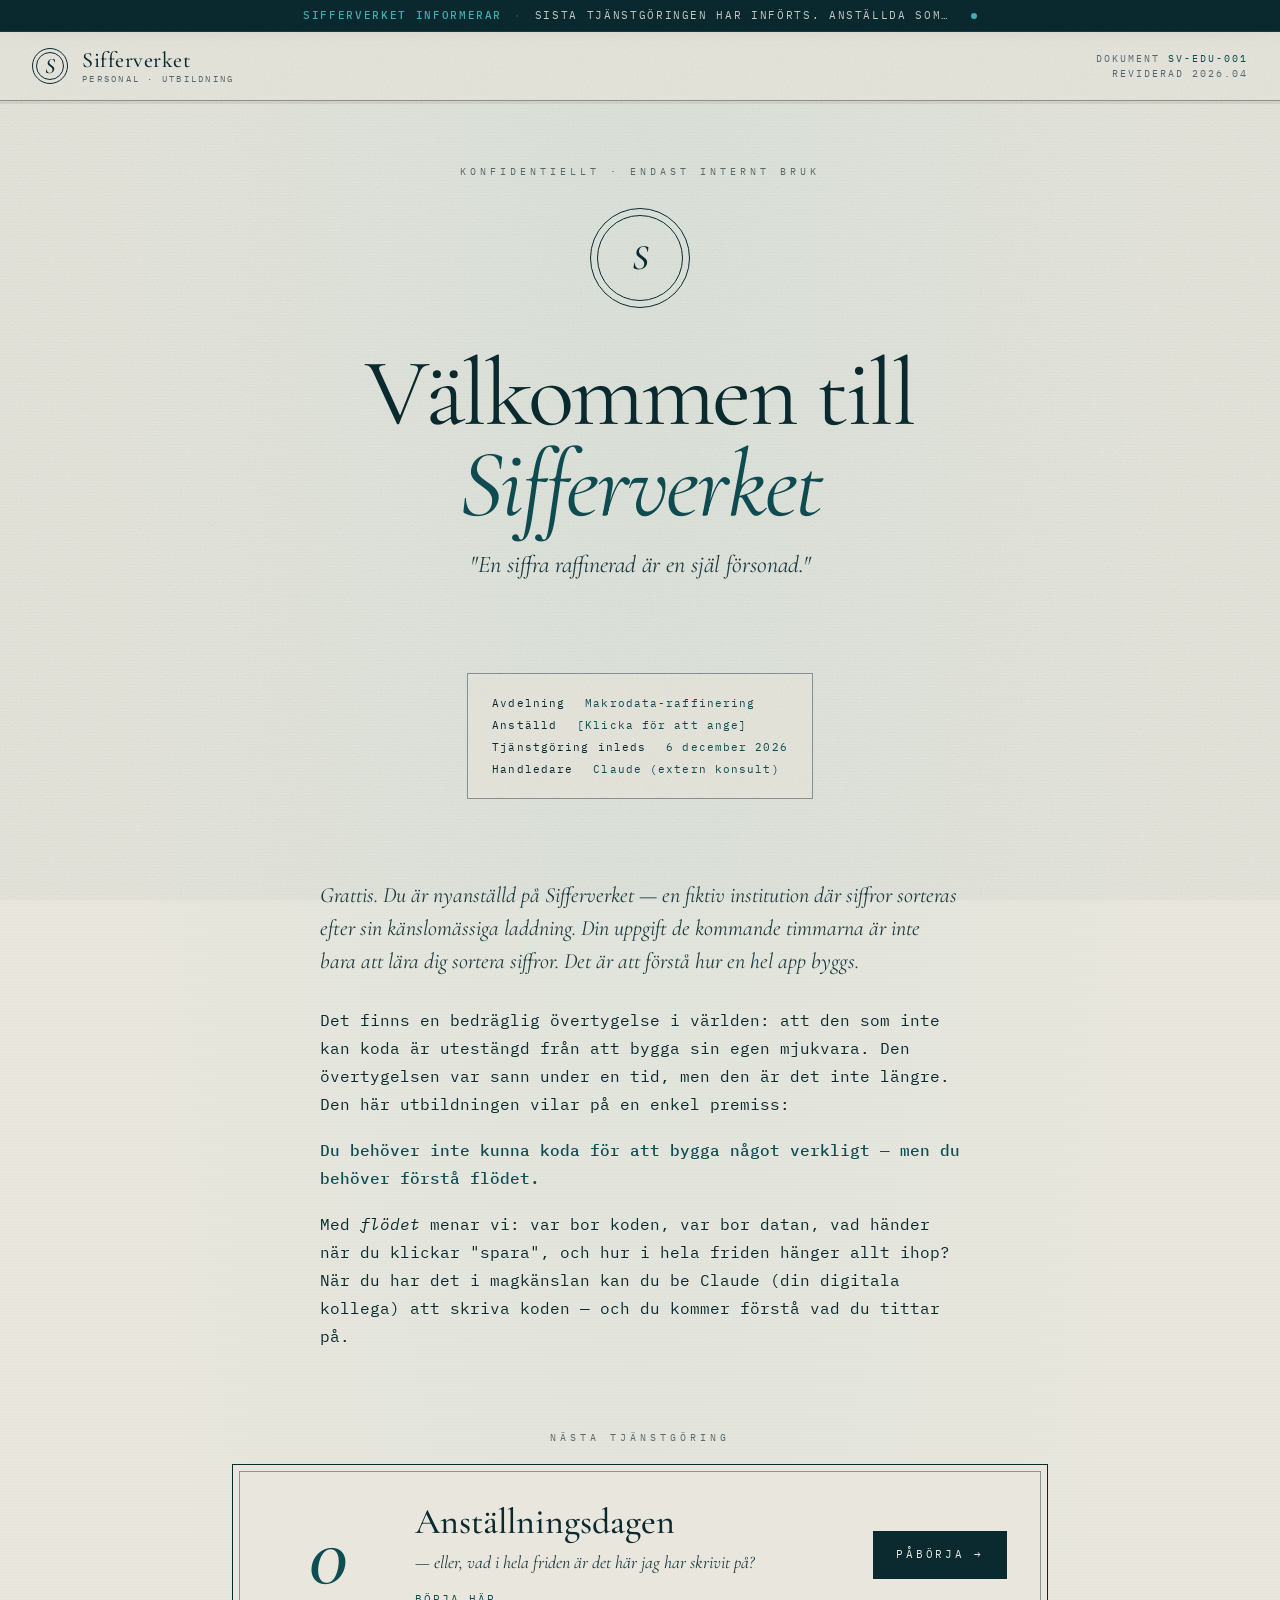
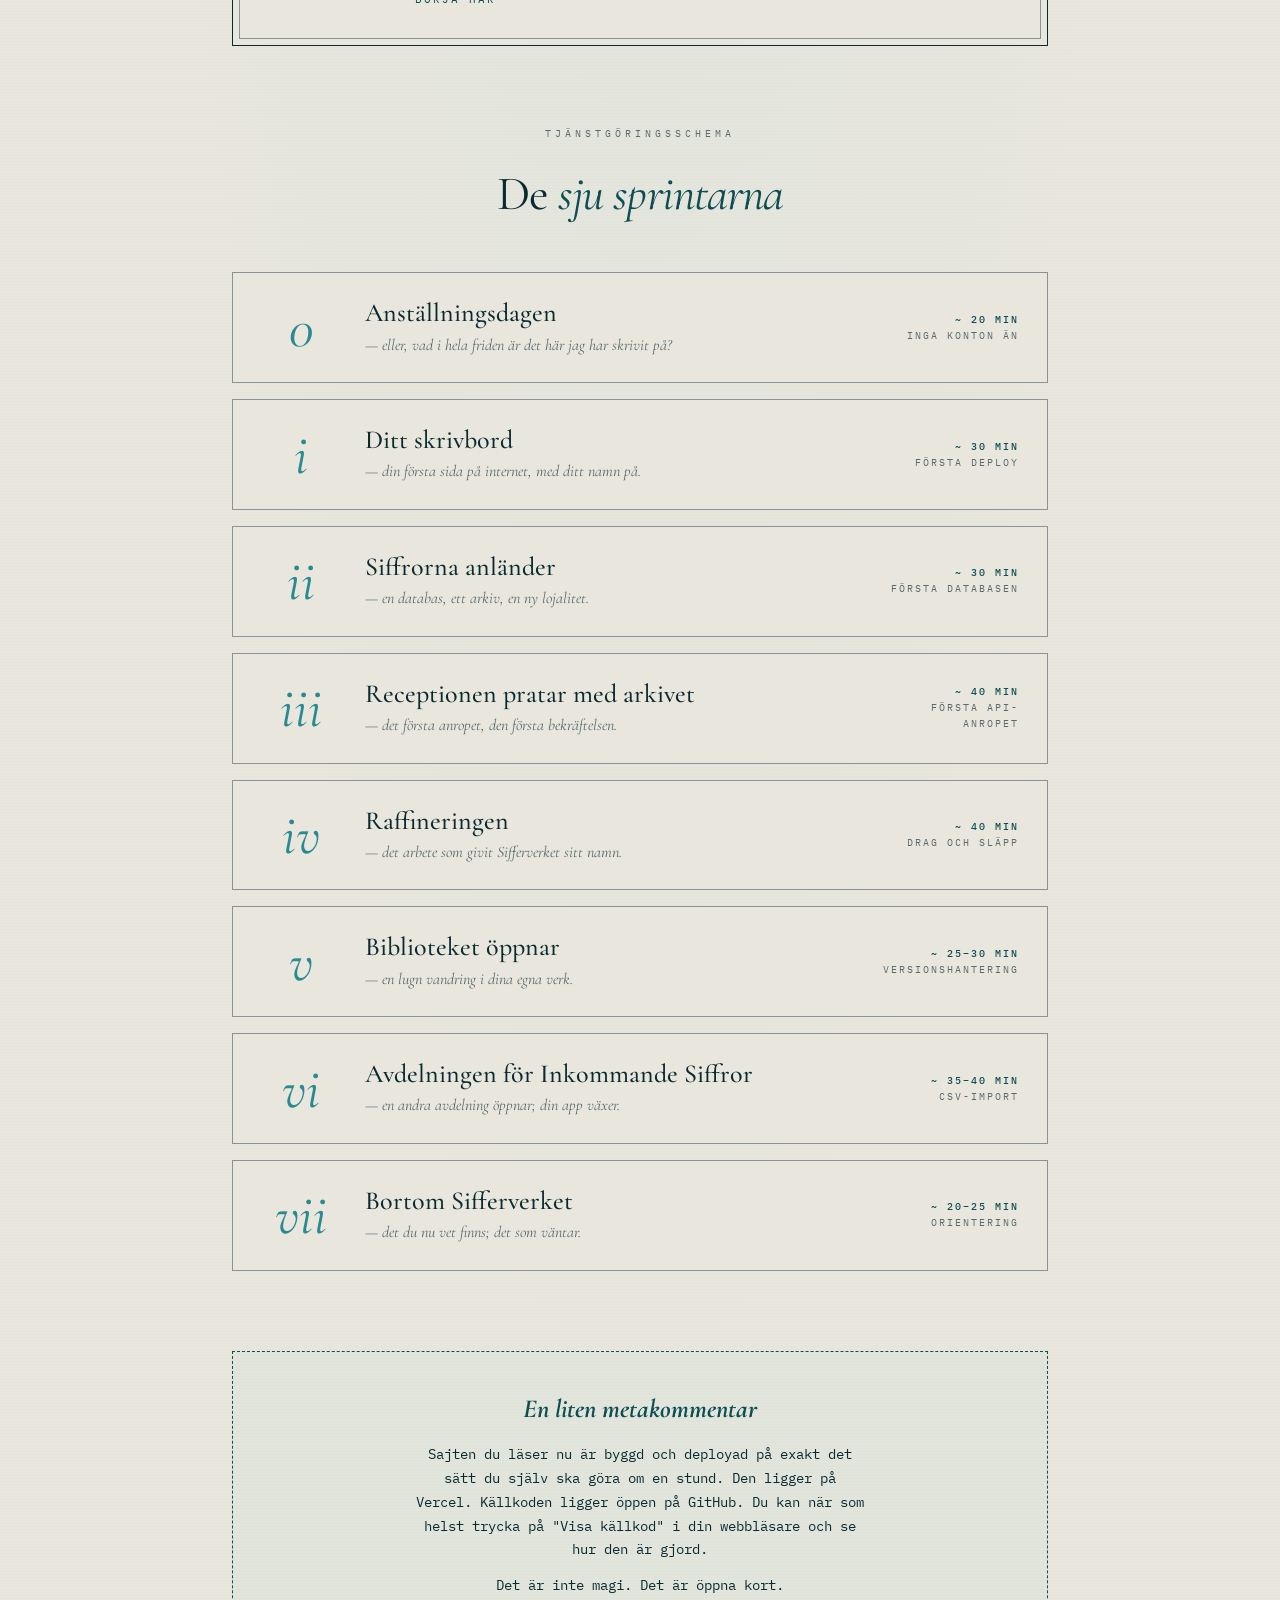
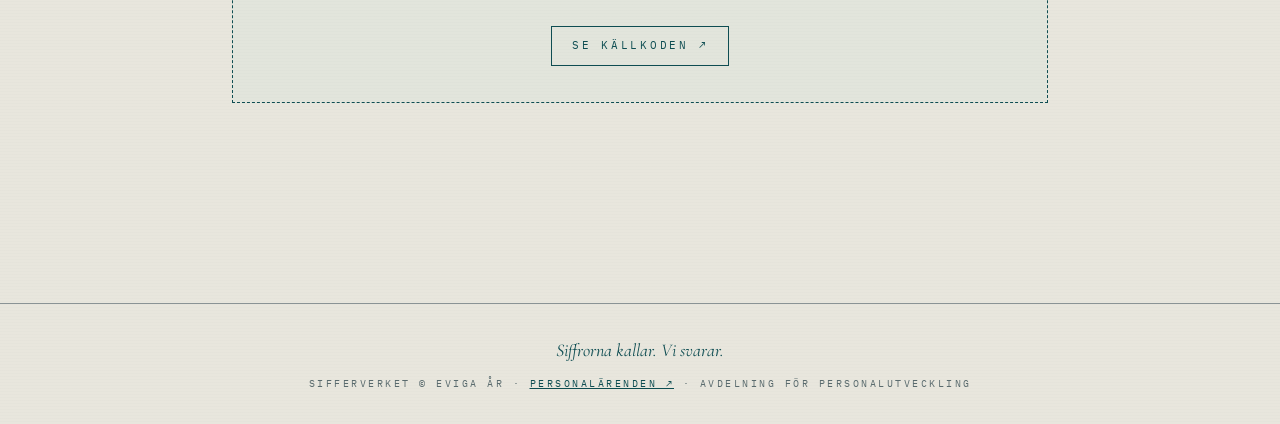
==== commit 12720e65: "Sprint 7: Bortom Sifferverket Kursens avslutande sprint — orienterande, läs-baserad. Eleven bygger i" ====
--- a/index.html
+++ b/index.html
@@ -584,10 +584,11 @@
       url: '/sprint-6/',
       steps: ['intake-create-policy', 'intake-build-page', 'intake-add-tabs', 'intake-download-delivery', 'intake-import-and-confirm'] },
 
-    { id: 7, num: 'vii', title: 'Examen',
-      sub: '— en uppgift utan facit, en tilltro utan prov.',
-      duration: '~ 30 min', meta: 'Kommer snart',
-      url: null, steps: [] }
+    { id: 7, num: 'vii', title: 'Bortom Sifferverket',
+      sub: '— det du nu vet finns; det som väntar.',
+      duration: '~ 20–25 min', meta: 'Orientering',
+      url: '/sprint-7/',
+      steps: ['beyond-read-security', 'beyond-read-datamodel', 'beyond-read-claude-code', 'beyond-final-directive'] }
   ];
 
   function stepsDone(s) {
--- a/assets/styles.css
+++ b/assets/styles.css
@@ -1137,6 +1137,160 @@
 }
 
 /* =============================================================
+   SPRINT 7 — orienteringskomponenter
+   .part-divider, .explore, .final-directive
+   Används bara i Sprint 7's avslutningssida.
+   ============================================================= */
+
+.part-divider {
+  margin: 64px 0 40px;
+  padding-top: 40px;
+  border-top: 1px dashed var(--rule);
+  text-align: center;
+}
+
+.part-divider .part-num {
+  font-size: 9px;
+  letter-spacing: 0.4em;
+  text-transform: uppercase;
+  color: var(--ink-faint);
+  margin-bottom: 12px;
+}
+
+.part-divider .part-title {
+  font-family: 'Cormorant Garamond', serif;
+  font-style: italic;
+  font-size: 32px;
+  color: var(--teal-deep);
+  font-weight: 400;
+  margin-bottom: 16px;
+}
+
+.part-divider .part-intro {
+  font-family: 'Cormorant Garamond', serif;
+  font-style: italic;
+  font-size: 17px;
+  color: var(--ink-soft);
+  max-width: 56ch;
+  margin: 0 auto;
+  line-height: 1.6;
+}
+
+.explore {
+  margin: 32px 0;
+  padding: 32px 36px;
+  background: var(--paper-dim);
+  border-left: 3px solid var(--teal);
+}
+
+.explore .explore-tag {
+  display: inline-block;
+  font-size: 9px;
+  letter-spacing: 0.4em;
+  text-transform: uppercase;
+  color: var(--teal-deep);
+  margin-bottom: 12px;
+}
+
+.explore h4 {
+  font-family: 'Cormorant Garamond', serif;
+  font-style: italic;
+  font-size: 18px;
+  color: var(--ink);
+  font-weight: 400;
+  margin-bottom: 16px;
+}
+
+.explore .explore-prompts {
+  list-style: none;
+  padding: 0;
+  margin: 0 0 24px;
+}
+
+.explore .explore-prompts li {
+  font-family: 'Cormorant Garamond', serif;
+  font-size: 16px;
+  font-style: italic;
+  color: var(--ink-soft);
+  line-height: 1.6;
+  padding: 12px 18px;
+  background: var(--paper);
+  border-left: 2px solid var(--rule);
+  margin-bottom: 10px;
+  position: relative;
+}
+
+.explore .explore-prompts li::before {
+  content: '▸ ';
+  color: var(--teal-deep);
+  font-style: normal;
+  margin-right: 4px;
+}
+
+.final-directive {
+  margin: 48px auto;
+  max-width: 56ch;
+  padding: 56px 48px;
+  background: var(--ink);
+  color: var(--paper);
+  text-align: center;
+  position: relative;
+}
+
+.final-directive::after {
+  content: '';
+  position: absolute;
+  inset: 8px;
+  border: 0.5px solid var(--ink-faint);
+  pointer-events: none;
+}
+
+.final-directive .final-directive-stamp {
+  font-size: 9px;
+  letter-spacing: 0.4em;
+  text-transform: uppercase;
+  color: var(--teal-glow);
+  margin-bottom: 36px;
+}
+
+.final-directive .final-directive-text {
+  font-family: 'Cormorant Garamond', serif;
+  font-style: italic;
+  font-size: 22px;
+  line-height: 1.6;
+  color: var(--paper);
+  margin-bottom: 24px;
+}
+
+.final-directive .final-directive-text:last-of-type {
+  margin-bottom: 32px;
+}
+
+.final-directive .final-directive-text em {
+  color: var(--teal-glow);
+  font-style: normal;
+}
+
+.final-directive .final-directive-signature {
+  font-size: 10px;
+  letter-spacing: 0.3em;
+  text-transform: uppercase;
+  color: var(--ink-faint);
+  padding-top: 24px;
+  border-top: 1px solid var(--ink-soft);
+}
+
+.nav-right-empty {
+  width: 80px;
+}
+
+@media (max-width: 640px) {
+  .final-directive { padding: 40px 28px; }
+  .final-directive .final-directive-text { font-size: 18px; }
+  .part-divider .part-title { font-size: 26px; }
+}
+
+/* =============================================================
    AVDELNINGEN FÖR PERSONALÄRENDEN
    Egen feedback-sida på /personalarenden/
    ============================================================= */
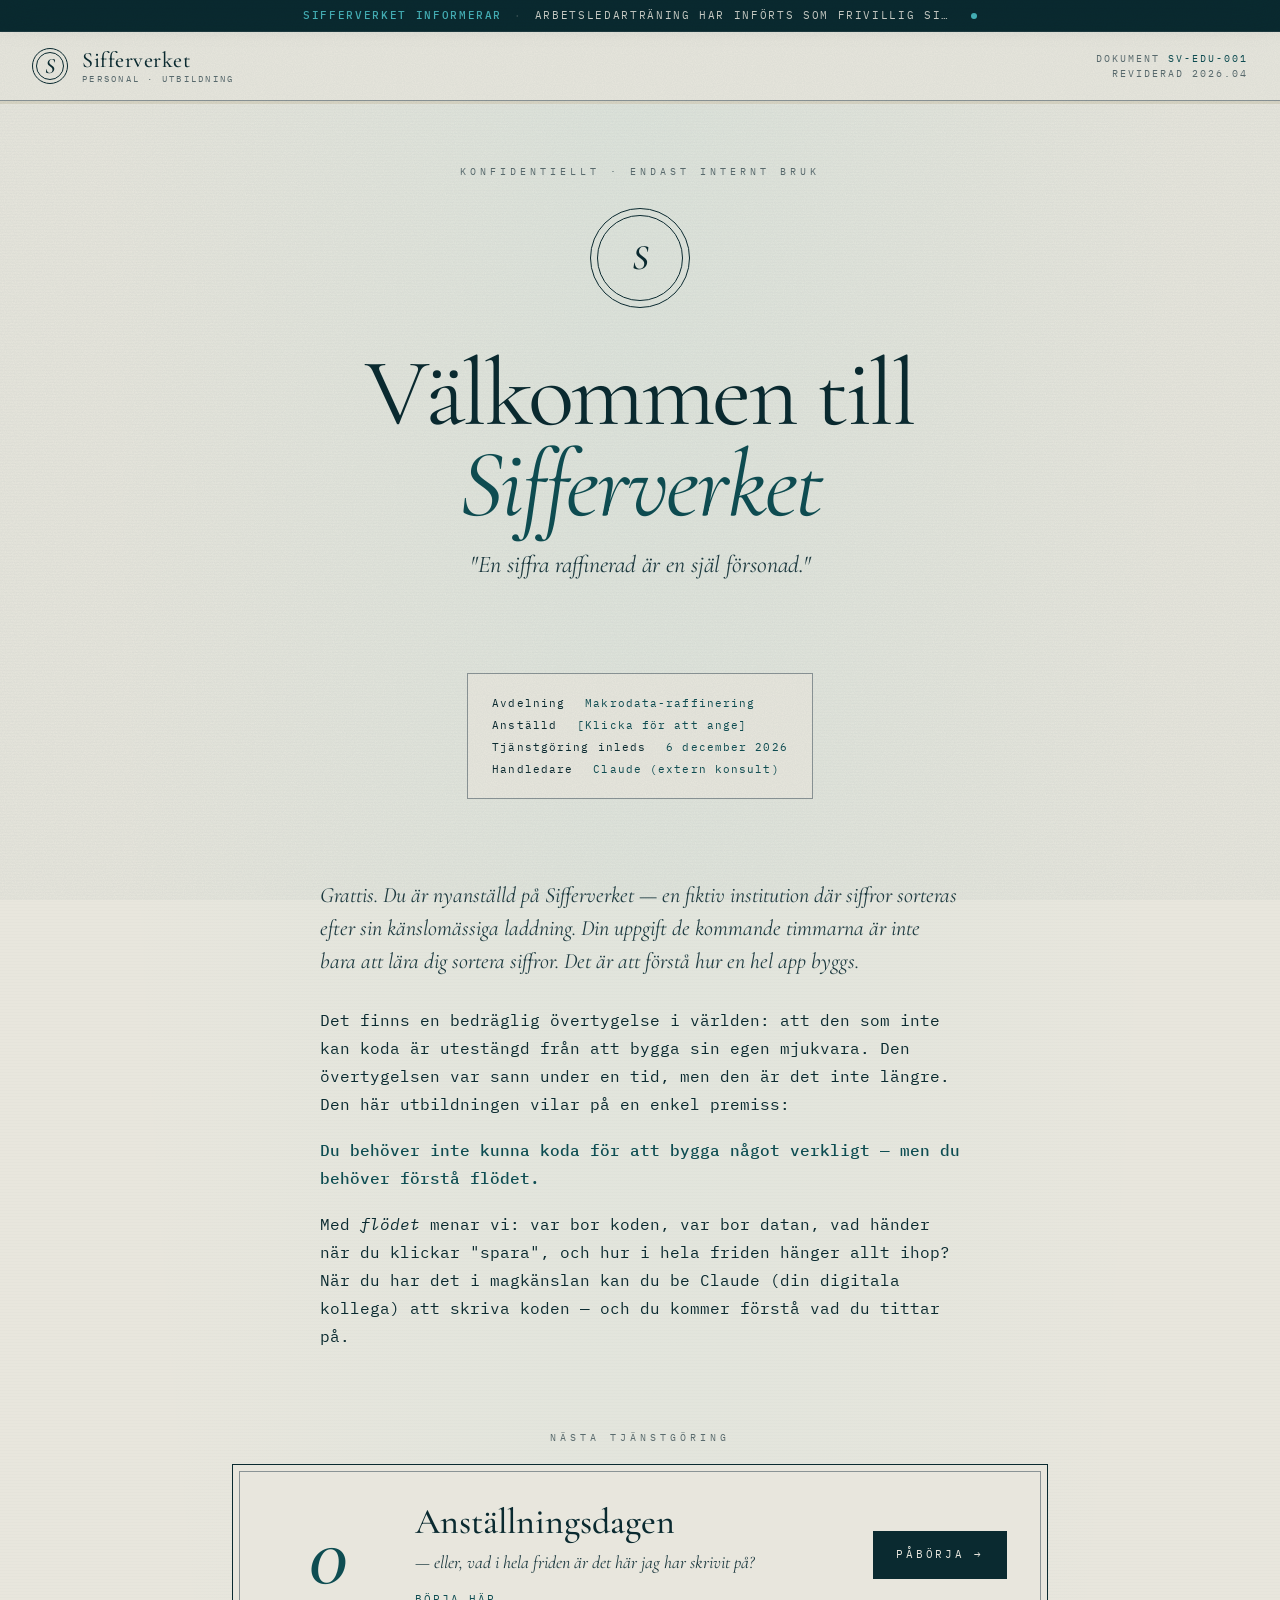
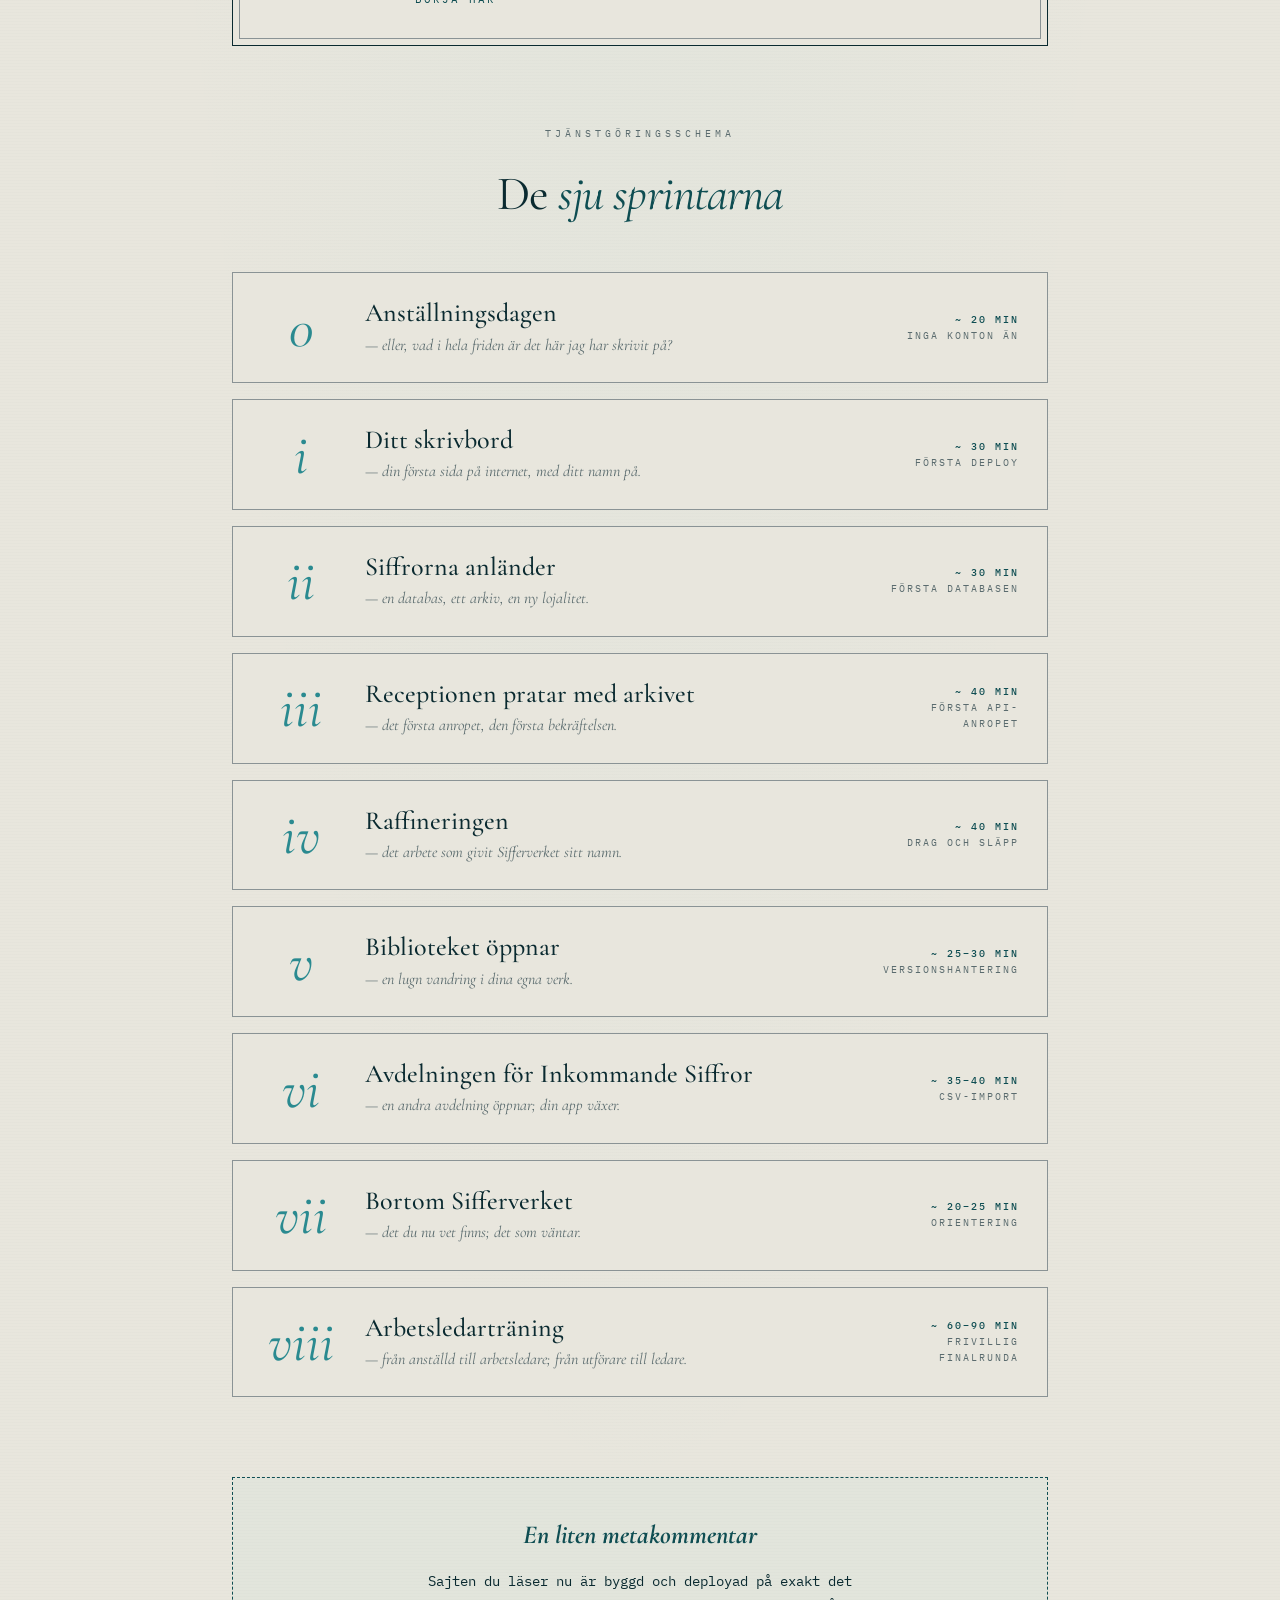
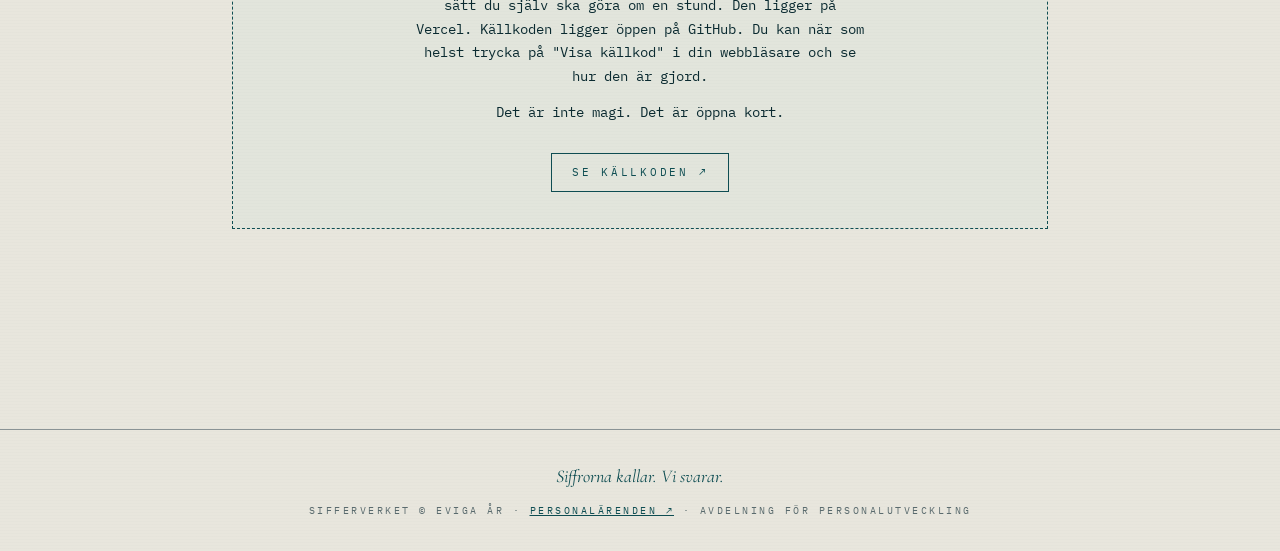
==== commit b78ee0ea: "Sprint 8: Arbetsledarträning Lägger till kursens åttonde och frivilliga sprint där eleven byter roll" ====
--- a/index.html
+++ b/index.html
@@ -588,7 +588,13 @@
       sub: '— det du nu vet finns; det som väntar.',
       duration: '~ 20–25 min', meta: 'Orientering',
       url: '/sprint-7/',
-      steps: ['beyond-read-security', 'beyond-read-datamodel', 'beyond-read-claude-code', 'beyond-final-directive'] }
+      steps: ['beyond-read-security', 'beyond-read-datamodel', 'beyond-read-claude-code', 'beyond-final-directive'] },
+
+    { id: 8, num: 'viii', title: 'Arbetsledarträning',
+      sub: '— från anställd till arbetsledare; från utförare till ledare.',
+      duration: '~ 60–90 min', meta: 'Frivillig finalrunda',
+      url: '/sprint-8/',
+      steps: ['foreman-choose-tool', 'foreman-plan-project', 'foreman-issue-orders', 'foreman-supervise', 'foreman-validate', 'foreman-reflect'] }
   ];
 
   function stepsDone(s) {
--- a/assets/styles.css
+++ b/assets/styles.css
@@ -1291,6 +1291,230 @@
 }
 
 /* =============================================================
+   SPRINT 8 — arbetsledarkomponenter
+   .tool-choice/.tool-option, .prompt-pair/.prompt-block,
+   .watching-list, .reflection
+   Används bara på Sprint 8's arbetsledarsida.
+   ============================================================= */
+
+.tool-choice {
+  display: grid;
+  grid-template-columns: 1fr 1fr;
+  gap: 24px;
+  margin: 32px 0;
+}
+
+.tool-option {
+  padding: 32px 28px;
+  background: var(--paper);
+  border: 1px solid var(--rule);
+  position: relative;
+}
+
+.tool-option .tool-tag {
+  display: inline-block;
+  font-size: 9px;
+  letter-spacing: 0.4em;
+  text-transform: uppercase;
+  color: var(--teal-deep);
+  margin-bottom: 12px;
+}
+
+.tool-option h4 {
+  font-family: 'Cormorant Garamond', serif;
+  font-style: italic;
+  font-size: 22px;
+  color: var(--ink);
+  font-weight: 400;
+  margin-bottom: 16px;
+}
+
+.tool-option p {
+  font-family: 'Cormorant Garamond', serif;
+  font-size: 15px;
+  line-height: 1.6;
+  color: var(--ink-soft);
+  margin-bottom: 12px;
+}
+
+.tool-option p strong {
+  color: var(--ink);
+  font-weight: 500;
+}
+
+.tool-option .tool-cost {
+  font-size: 11px;
+  font-family: 'IBM Plex Mono', monospace;
+  color: var(--ink-faint);
+  font-style: normal;
+  letter-spacing: 0.05em;
+  margin-top: 16px;
+}
+
+.tool-option .tool-link {
+  font-size: 11px;
+  font-family: 'IBM Plex Mono', monospace;
+  font-style: normal;
+}
+
+.tool-option .tool-link a {
+  color: var(--teal-deep);
+}
+
+.prompt-pair {
+  display: flex;
+  flex-direction: column;
+  gap: 24px;
+  margin: 32px 0;
+}
+
+.prompt-block {
+  padding: 24px 28px;
+  background: var(--paper);
+  border: 1px solid var(--rule);
+  border-left: 3px solid var(--teal);
+}
+
+.prompt-block .prompt-tag {
+  display: inline-block;
+  font-size: 9px;
+  letter-spacing: 0.4em;
+  text-transform: uppercase;
+  color: var(--teal-deep);
+  margin-bottom: 12px;
+}
+
+.prompt-block p {
+  font-family: 'Cormorant Garamond', serif;
+  font-size: 15px;
+  line-height: 1.5;
+  color: var(--ink-soft);
+  margin-bottom: 12px;
+}
+
+.prompt-block pre {
+  background: var(--ink);
+  color: var(--paper);
+  padding: 14px 18px;
+  font-family: 'IBM Plex Mono', monospace;
+  font-size: 13px;
+  line-height: 1.6;
+  margin: 12px 0;
+  overflow-x: auto;
+}
+
+.prompt-block pre code {
+  color: inherit;
+  background: none;
+  padding: 0;
+}
+
+.watching-list {
+  margin: 24px 0;
+  padding: 28px 32px;
+  background: var(--paper-dim);
+  border-left: 3px solid var(--teal-deep);
+}
+
+.watching-list ol {
+  margin: 0;
+  padding-left: 20px;
+}
+
+.watching-list ol li {
+  font-family: 'Cormorant Garamond', serif;
+  font-size: 16px;
+  line-height: 1.7;
+  color: var(--ink-soft);
+  margin-bottom: 18px;
+}
+
+.watching-list ol li:last-child {
+  margin-bottom: 0;
+}
+
+.watching-list ol li strong {
+  color: var(--teal-deep);
+  font-weight: 500;
+  font-style: normal;
+  font-family: 'IBM Plex Mono', monospace;
+  font-size: 13px;
+  letter-spacing: 0.05em;
+  display: block;
+  margin-bottom: 4px;
+}
+
+.watching-list ol li em {
+  color: var(--ink);
+  font-style: italic;
+}
+
+.reflection {
+  margin: 48px auto;
+  max-width: 60ch;
+  padding: 48px 40px;
+  background: var(--paper);
+  border: 1px solid var(--ink);
+  position: relative;
+}
+
+.reflection::after {
+  content: '';
+  position: absolute;
+  inset: 8px;
+  border: 0.5px solid var(--rule);
+  pointer-events: none;
+}
+
+.reflection .reflection-question {
+  font-family: 'Cormorant Garamond', serif;
+  font-style: italic;
+  font-size: 22px;
+  color: var(--teal-deep);
+  margin-bottom: 12px;
+  margin-top: 24px;
+}
+
+.reflection .reflection-question:first-child {
+  margin-top: 0;
+}
+
+.reflection p:not(.reflection-question):not(.reflection-final) {
+  font-family: 'Cormorant Garamond', serif;
+  font-size: 16px;
+  line-height: 1.7;
+  color: var(--ink-soft);
+  margin-bottom: 16px;
+}
+
+.reflection .reflection-final {
+  font-family: 'Cormorant Garamond', serif;
+  font-style: italic;
+  font-size: 20px;
+  color: var(--ink);
+  text-align: center;
+  margin-top: 32px;
+  padding-top: 24px;
+  border-top: 1px dashed var(--rule);
+  line-height: 1.5;
+}
+
+.reflection p strong {
+  color: var(--ink);
+  font-weight: 500;
+}
+
+@media (max-width: 720px) {
+  .tool-choice { grid-template-columns: 1fr; }
+}
+
+@media (max-width: 640px) {
+  .reflection { padding: 32px 24px; }
+  .prompt-block { padding: 20px 22px; }
+  .tool-option { padding: 24px 22px; }
+}
+
+/* =============================================================
    AVDELNINGEN FÖR PERSONALÄRENDEN
    Egen feedback-sida på /personalarenden/
    ============================================================= */
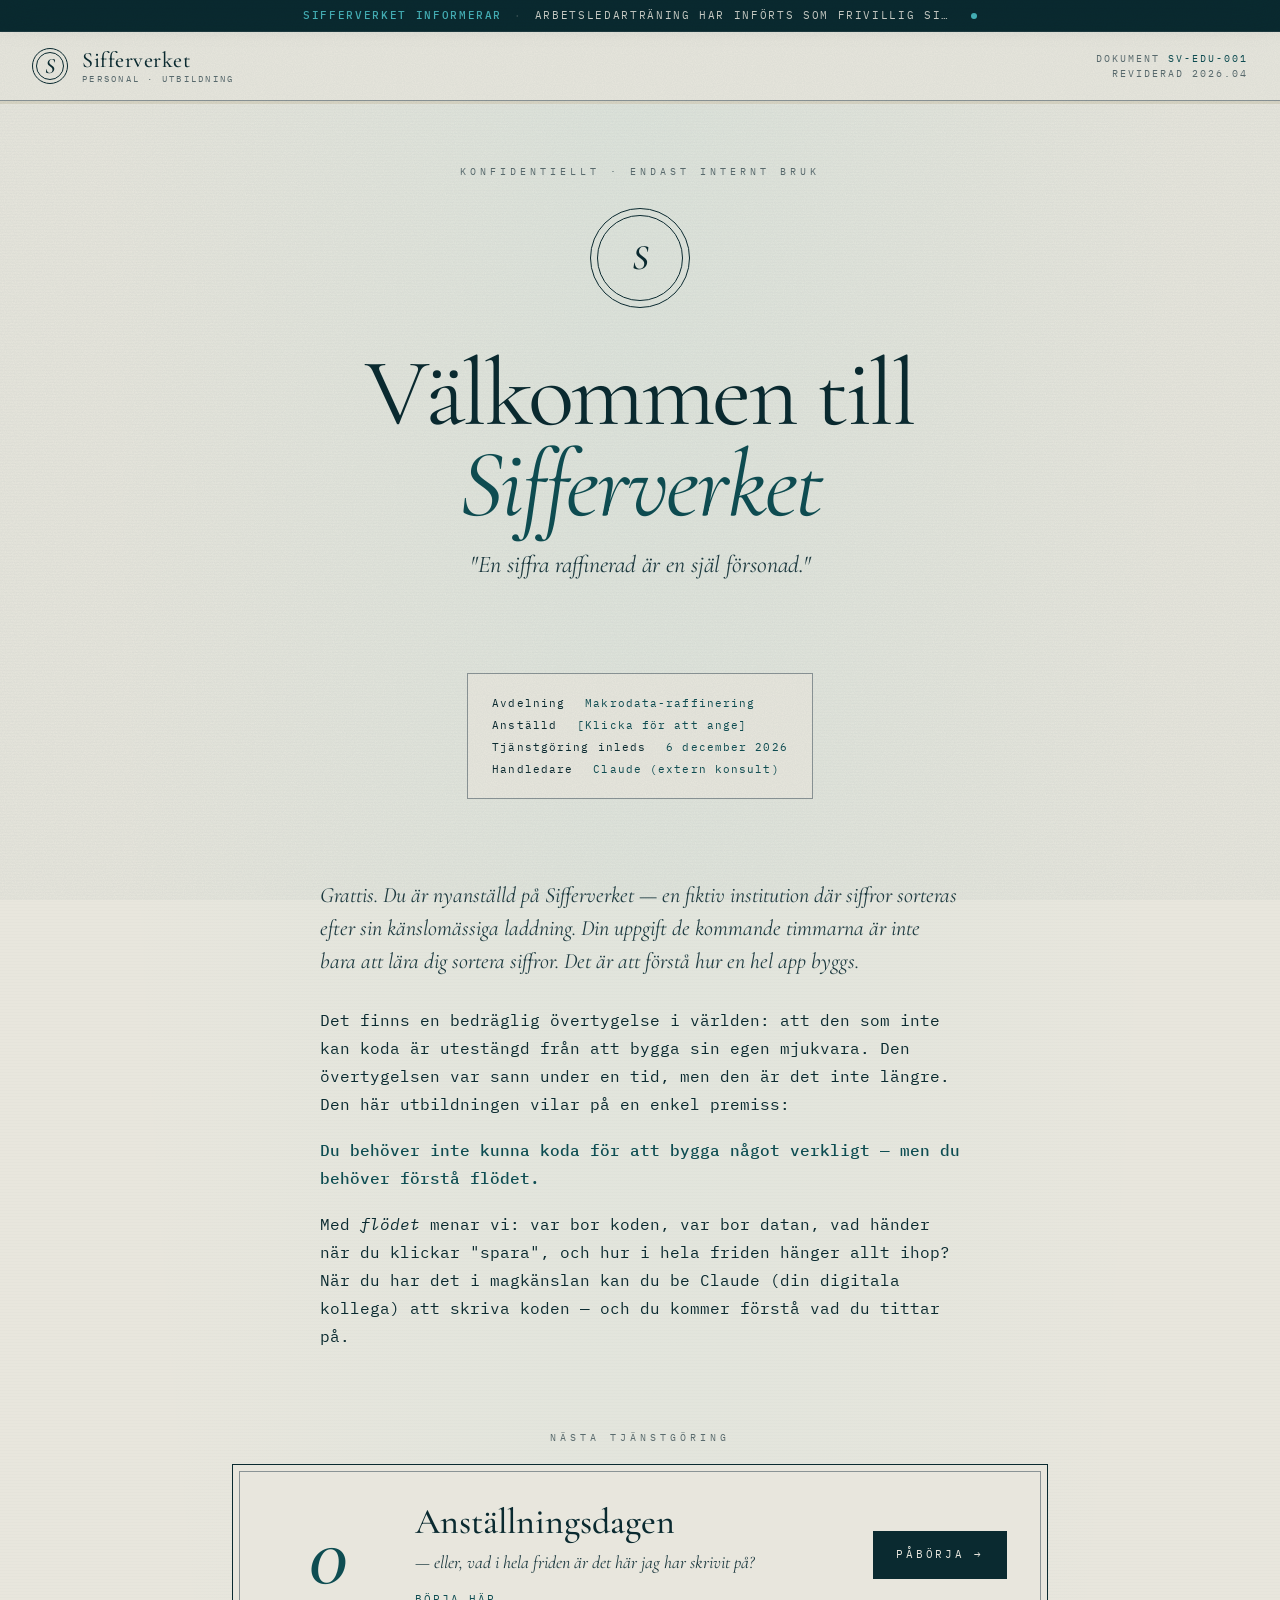
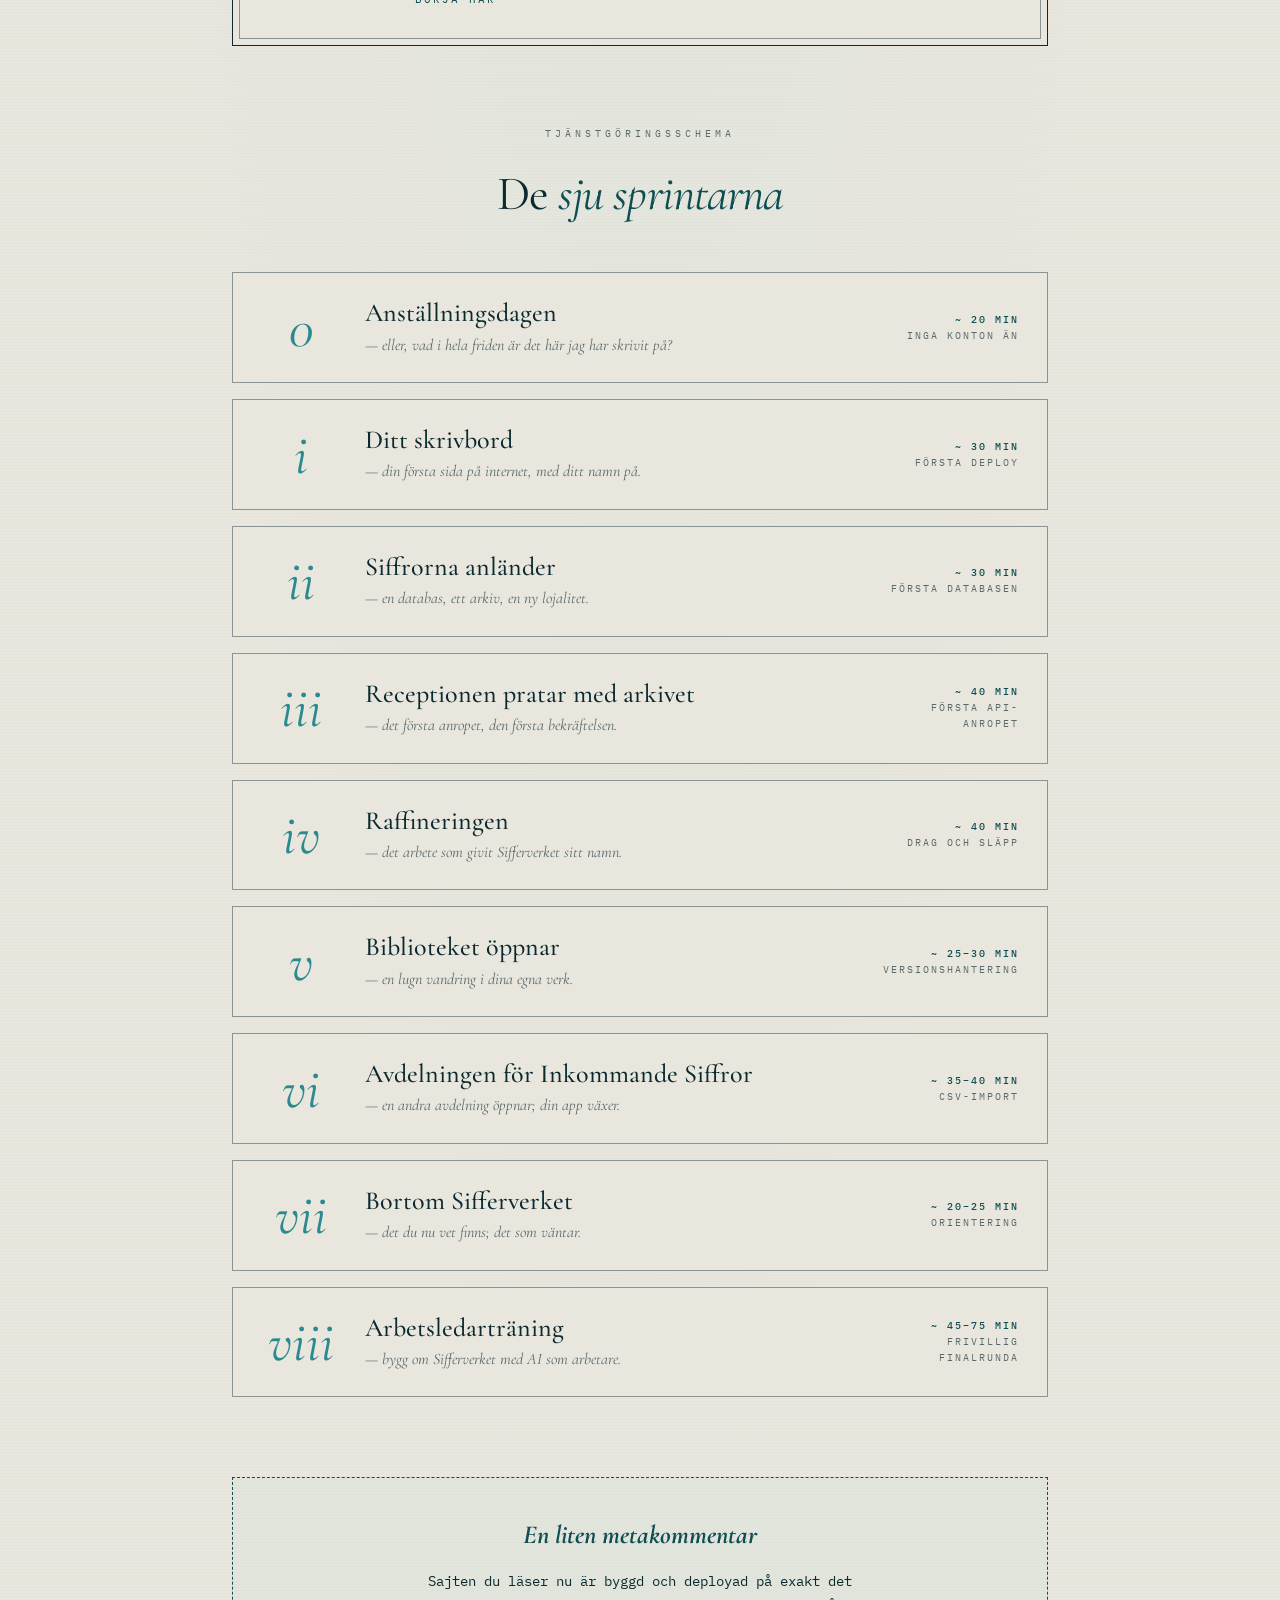
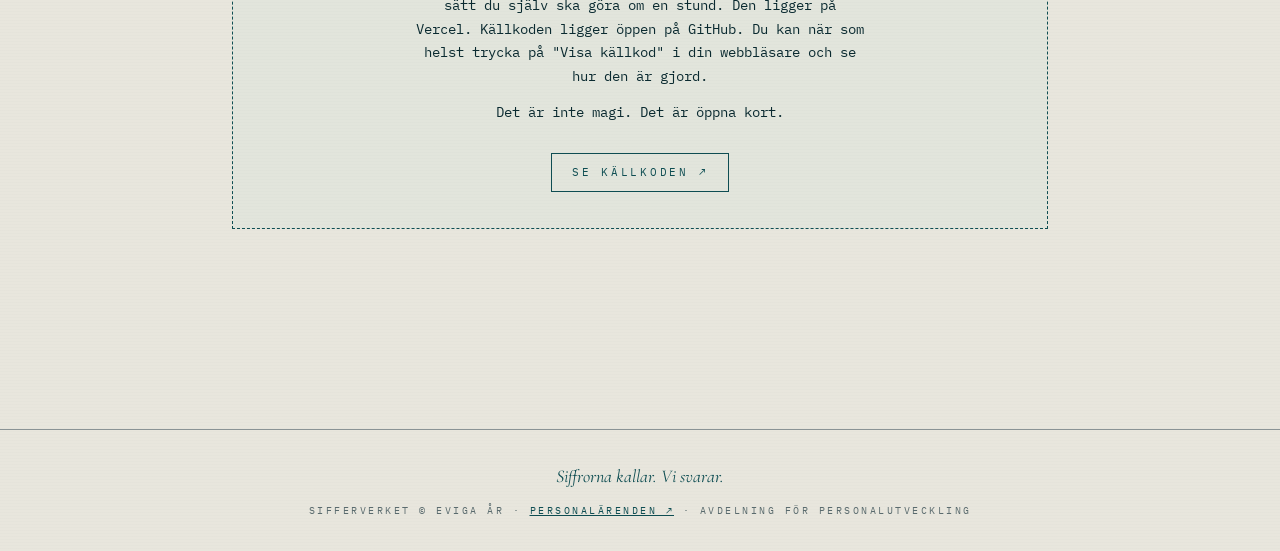
==== commit 569b2705: "Sprint 8: snäv pedagogiskt grepp till bygg-om-Sifferverket Reviderar Sprint 8 från "valfritt projekt" ====
--- a/index.html
+++ b/index.html
@@ -591,10 +591,10 @@
       steps: ['beyond-read-security', 'beyond-read-datamodel', 'beyond-read-claude-code', 'beyond-final-directive'] },
 
     { id: 8, num: 'viii', title: 'Arbetsledarträning',
-      sub: '— från anställd till arbetsledare; från utförare till ledare.',
-      duration: '~ 60–90 min', meta: 'Frivillig finalrunda',
+      sub: '— bygg om Sifferverket med AI som arbetare.',
+      duration: '~ 45–75 min', meta: 'Frivillig finalrunda',
       url: '/sprint-8/',
-      steps: ['foreman-choose-tool', 'foreman-plan-project', 'foreman-issue-orders', 'foreman-supervise', 'foreman-validate', 'foreman-reflect'] }
+      steps: ['foreman-choose-tool', 'foreman-set-stage', 'foreman-issue-master-order', 'foreman-supervise-build', 'foreman-validate', 'foreman-reflect'] }
   ];
 
   function stepsDone(s) {
--- a/assets/styles.css
+++ b/assets/styles.css
@@ -1292,26 +1292,29 @@
 
 /* =============================================================
    SPRINT 8 — arbetsledarkomponenter
-   .tool-choice/.tool-option, .prompt-pair/.prompt-block,
-   .watching-list, .reflection
+   .tool-choice/.tool-option, .choice-pair/.choice-block,
+   .prompt-pair/.prompt-block, .watching-list, .reflection
    Används bara på Sprint 8's arbetsledarsida.
    ============================================================= */
 
-.tool-choice {
+.tool-choice,
+.choice-pair {
   display: grid;
   grid-template-columns: 1fr 1fr;
   gap: 24px;
   margin: 32px 0;
 }
 
-.tool-option {
+.tool-option,
+.choice-block {
   padding: 32px 28px;
   background: var(--paper);
   border: 1px solid var(--rule);
   position: relative;
 }
 
-.tool-option .tool-tag {
+.tool-option .tool-tag,
+.choice-block .choice-tag {
   display: inline-block;
   font-size: 9px;
   letter-spacing: 0.4em;
@@ -1320,7 +1323,8 @@
   margin-bottom: 12px;
 }
 
-.tool-option h4 {
+.tool-option h4,
+.choice-block h4 {
   font-family: 'Cormorant Garamond', serif;
   font-style: italic;
   font-size: 22px;
@@ -1329,7 +1333,8 @@
   margin-bottom: 16px;
 }
 
-.tool-option p {
+.tool-option p,
+.choice-block p {
   font-family: 'Cormorant Garamond', serif;
   font-size: 15px;
   line-height: 1.6;
@@ -1337,7 +1342,8 @@
   margin-bottom: 12px;
 }
 
-.tool-option p strong {
+.tool-option p strong,
+.choice-block p strong {
   color: var(--ink);
   font-weight: 500;
 }
@@ -1505,13 +1511,15 @@
 }
 
 @media (max-width: 720px) {
-  .tool-choice { grid-template-columns: 1fr; }
+  .tool-choice,
+  .choice-pair { grid-template-columns: 1fr; }
 }
 
 @media (max-width: 640px) {
   .reflection { padding: 32px 24px; }
   .prompt-block { padding: 20px 22px; }
-  .tool-option { padding: 24px 22px; }
+  .tool-option,
+  .choice-block { padding: 24px 22px; }
 }
 
 /* =============================================================
